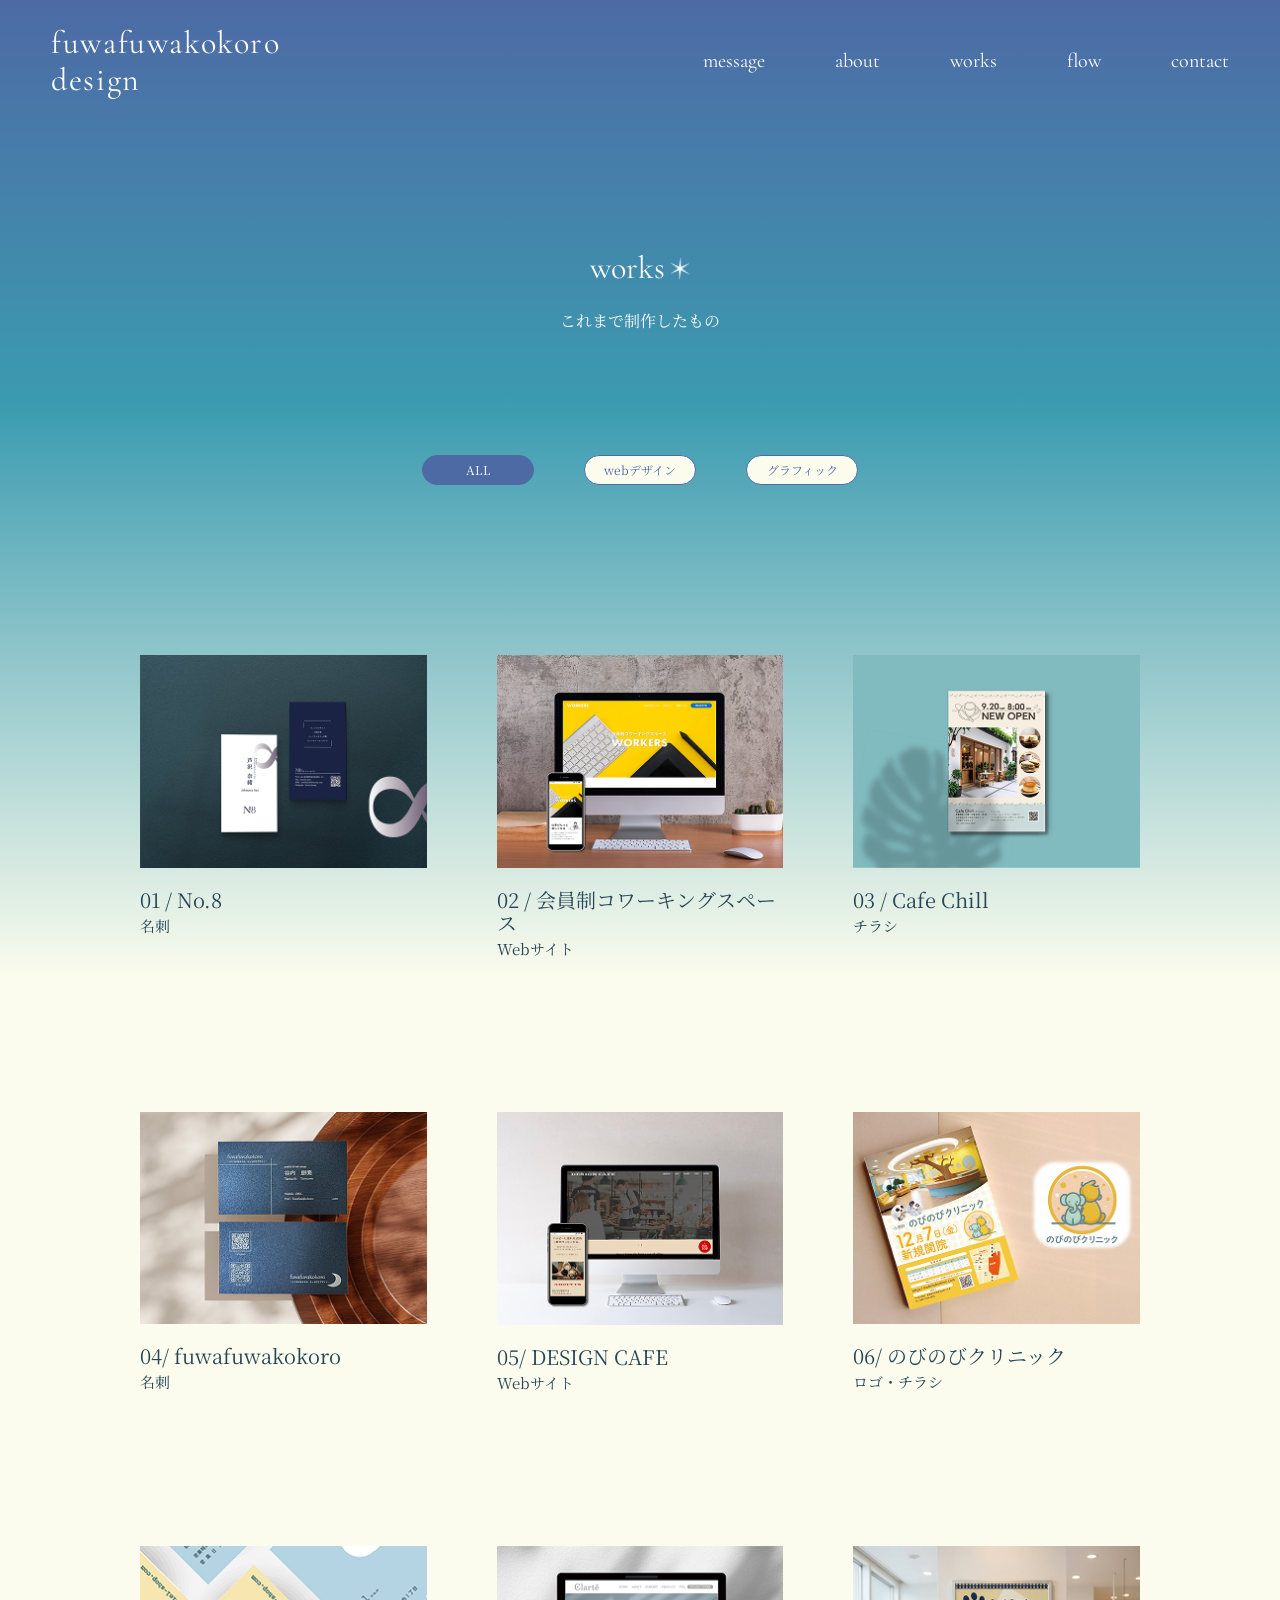
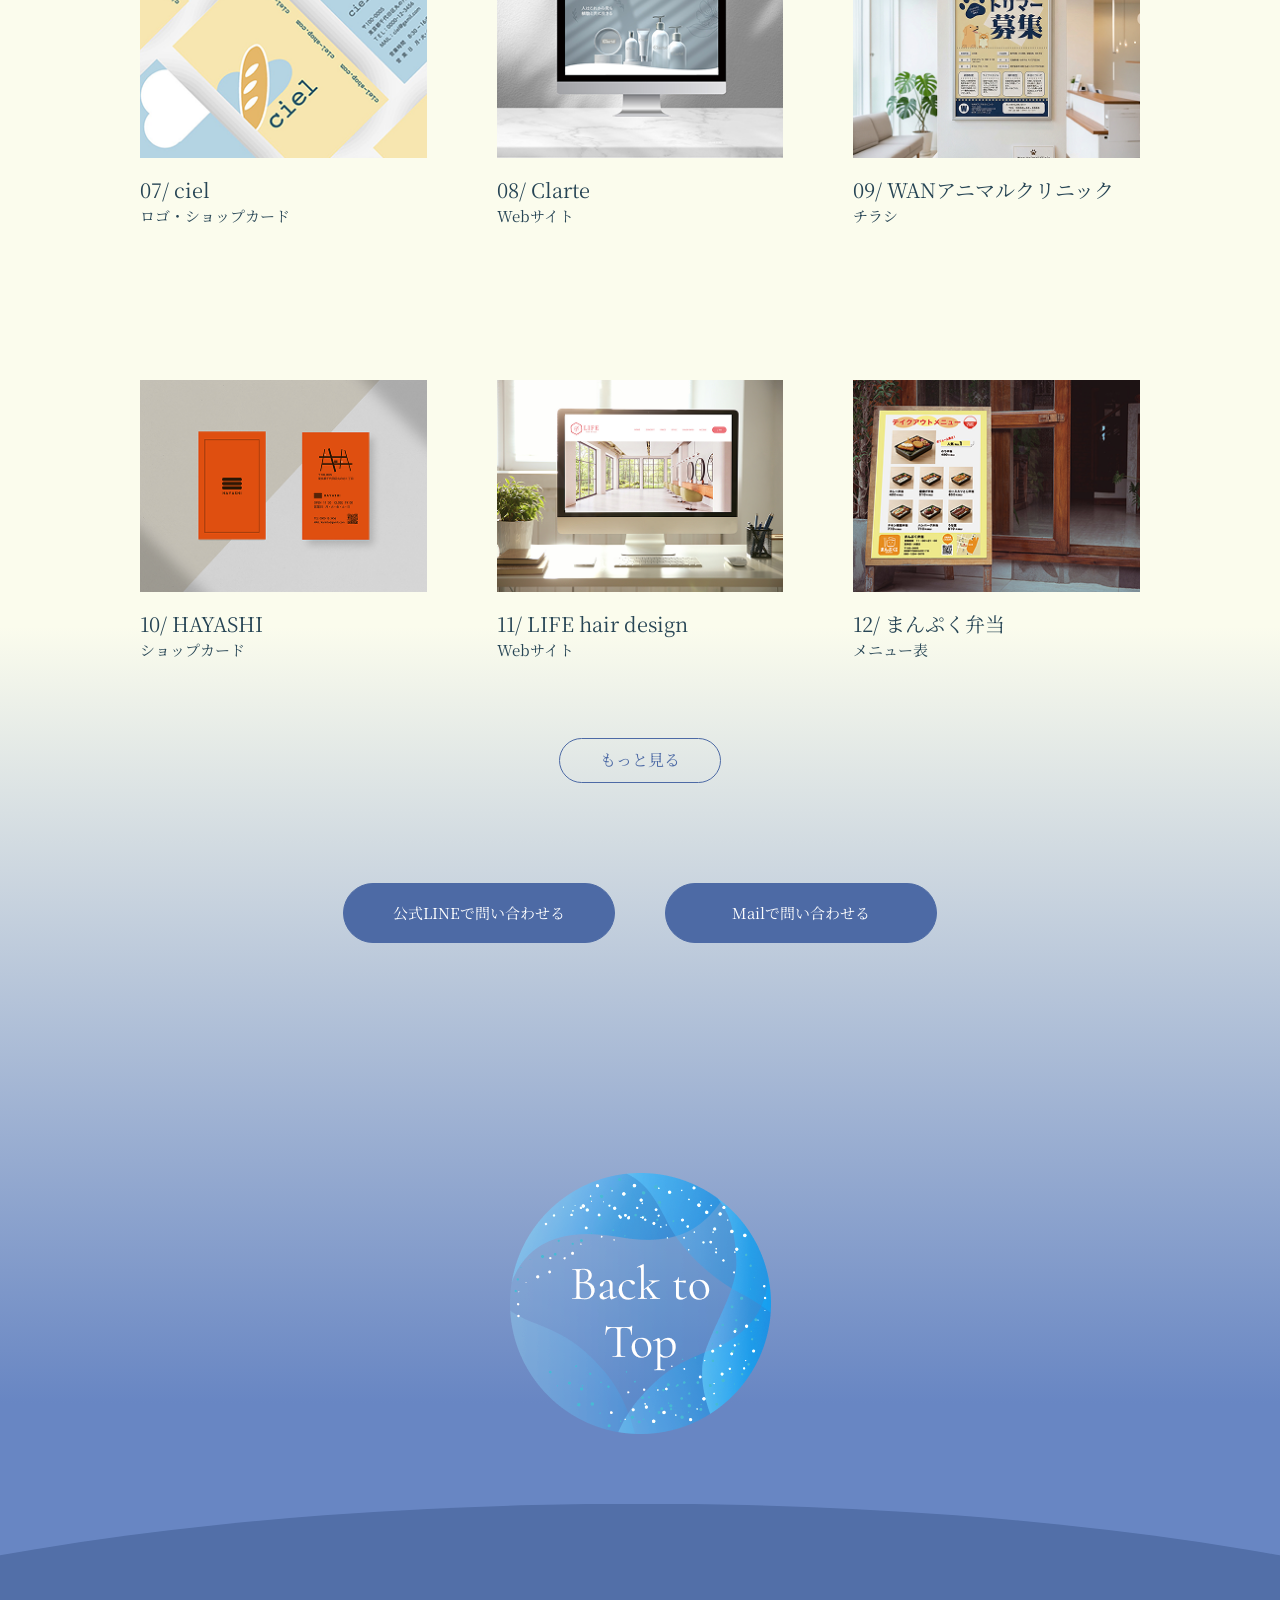
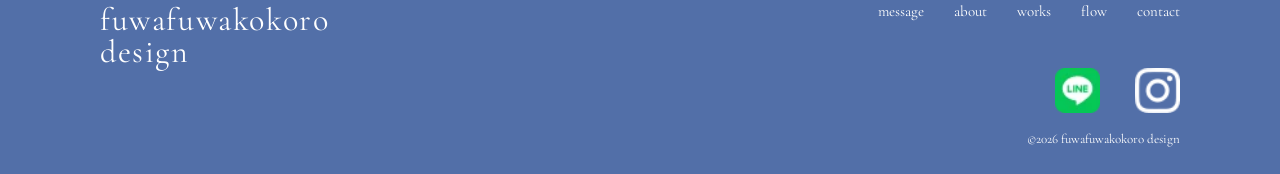
==== all-work.html @ 903d431b "Update all-work.html" ====
<!DOCTYPE html>
<html lang="ja">

<head>
    <meta charset="UTF-8">
    <meta name="viewport" content="width=device-width, initial-scale=1.0">
    <title>fuwafuwakokoro design</title>
    <meta name="description" content="fuwafuwakokoroデザインポートフォリオ">
    <!-- フォントの読み込み -->
    <link rel="preconnect" href="https://fonts.googleapis.com">
    <link rel="preconnect" href="https://fonts.gstatic.com" crossorigin>
    <link
        href="https://fonts.googleapis.com/css2?family=Cormorant+Garamond:ital,wght@0,300..700;1,300..700&family=Noto+Serif+JP:wght@200..900&display=swap"
        rel="stylesheet">
    <!-- cssの読み込み -->
    <link rel="stylesheet" href="CSS/reset.css">
    <link rel="stylesheet" href="CSS/style.css">
    <link rel="icon" href="./images/favicon.ico">




</head>

<body class="all-work-page">



    <header id="header">


        <h1 class="logo"><a href="index.html">
                <p>fuwafuwakokoro <br>design</p>
            </a>
        </h1>
        <nav class="header-nav">

            <ul>
                <li><a href="index.html#message">message</a></li>
                <li><a href="index.html#about">about</a></li>
                <li><a href="index.html#works">works</a></li>
                <li><a href="index.html#flow">flow</a></li>
                <li><a href="index.html#contact">contact</a></li>
            </ul>

        </nav>
        <div class="hamburger">
            <span></span>
        </div>
        <nav class="sp-menu">
            <ul>
                <li><a href="index.html#message">message</a></li>
                <li><a href="index.html#about">about</a></li>
                <li><a href="index.html#works">works</a></li>
                <li><a href="index.html#flow">flow</a></li>
                <li><a href="index.html#contact">contact</a></li>
            </ul>

        </nav>


    </header>

    <section id="works">
        <!-- タイトル -->
        <div class="title-wrap-works">
            <h2 class="work-title-text">works</h2>
            <img src="images/title-star.png" alt="">

        </div>
        <p class="work-sub-title2">これまで制作したもの</p>





        <div class="works-filter">
            <button class="filter-btn all active" data-filter="all">ALL</button>
            <button class="filter-btn" data-filter="web">webデザイン</button>
            <button class="filter-btn " data-filter="graphic">グラフィック</button>
        </div>

        <div class="graphic-grid">

            <div class="graphic-card" data-category="graphic">
                <img src="images/work01.png" alt="作品01">
                <div class="graphic-info">
                    <p class="graphic-num">01 / No.8</p>
                    <p class="graphic-title">名刺</p>
                </div>
            </div>

            <div class="graphic-card" data-category="web">
                <img src="images/work02.png" alt="作品02">
                <div class="graphic-info">
                    <p class="graphic-num">02 / 会員制コワーキングスペース</p>
                    <p class="graphic-title">Webサイト</p>
                </div>
            </div>

            <div class="graphic-card" data-category="graphic">
                <img src="images/work03.png" alt="作品03">
                <div class="graphic-info">
                    <p class="graphic-num">03 / Cafe Chill</p>
                    <p class="graphic-title">チラシ</p>
                </div>
            </div>
            <div class="graphic-card" data-category="graphic">
                <img src="images/work04.png" alt="作品04">
                <div class="graphic-info">
                    <p class="graphic-num">04/ fuwafuwakokoro</p>
                    <p class="graphic-title">名刺</p>
                </div>
            </div>

            <div class="graphic-card" data-category="web">
                <img src="images/work05.png" alt="作品05">
                <div class="graphic-info">
                    <p class="graphic-num">05/ DESIGN CAFE</p>
                    <p class="graphic-title">Webサイト</p>
                </div>
            </div>

            <div class="graphic-card" data-category="graphic">
                <img src="images/work06.png" alt="作品06">
                <div class="graphic-info">
                    <p class="graphic-num">06/ のびのびクリニック</p>
                    <p class="graphic-title">ロゴ・チラシ</p>
                </div>
            </div>
            <div class="graphic-card" data-category="graphic">
                <img src="images/work07.png" alt="作品07">
                <div class="graphic-info">
                    <p class="graphic-num">07/ ciel</p>
                    <p class="graphic-title">ロゴ・ショップカード</p>
                </div>
            </div>

            <div class="graphic-card" data-category="web">
                <img src="images/work08.png" alt="作品08">
                <div class="graphic-info">
                    <p class="graphic-num">08/ Clarte</p>
                    <p class="graphic-title">Webサイト</p>
                </div>
            </div>

            <div class="graphic-card" data-category="graphic">
                <img src="images/work09.png" alt="作品09">
                <div class="graphic-info">
                    <p class="graphic-num">09/ WANアニマルクリニック</p>
                    <p class="graphic-title">チラシ</p>
                </div>
            </div>
            <div class="graphic-card" data-category="graphic">
                <img src="images/work10.png" alt="作品10">
                <div class="graphic-info">
                    <p class="graphic-num">10/ HAYASHI</p>
                    <p class="graphic-title">ショップカード</p>
                </div>
            </div>

            <div class="graphic-card" data-category="web">
                <img src="images/work11.png" alt="作品11">
                <div class="graphic-info">
                    <p class="graphic-num">11/ LIFE hair design</p>
                    <p class="graphic-title">Webサイト</p>
                </div>
            </div>

            <div class="graphic-card" data-category="graphic">
                <img src="images/work12.png" alt="作品12">
                <div class="graphic-info">
                    <p class="graphic-num">12/ まんぷく弁当</p>
                    <p class="graphic-title">メニュー表</p>
                </div>
            </div>

            <div class="graphic-card hidden-card" data-category="graphic">
                <img src="images/work13.png" alt="作品13">
                <div class="graphic-info">
                    <p class="graphic-num">13/ さくら</p>
                    <p class="graphic-title">ロゴ・名刺</p>
                </div>
            </div>
            <div class="graphic-card hidden-card" data-category="web">
                <img src="images/work14.png" alt="作品15">
                <div class="graphic-info">
                    <p class="graphic-num">14/ Ice Creamショップ</p>
                    <p class="graphic-title">バナー</p>
                </div>
            </div>



            <div class="graphic-card hidden-card" data-category="graphic">
                <img src="images/work15.png" alt="作品15">
                <div class="graphic-info">
                    <p class="graphic-num">15/ 山の手アニマルケアクリニック</p>
                    <p class="graphic-title">ロゴ・診察券</p>
                </div>
            </div>
            <div class="graphic-card hidden-card" data-category="graphic">
                <img src="images/work16.png" alt="作品16">
                <div class="graphic-info">
                    <p class="graphic-num">16/ Run With</p>
                    <p class="graphic-title">ロゴ・ポイントカード</p>
                </div>
            </div>

            <div class="graphic-card hidden-card" data-category="web">
                <img src="images/work17.png" alt="作品17">
                <div class="graphic-info">
                    <p class="graphic-num">17 / ハンバーガーショップ</p>
                    <p class="graphic-title">バナー</p>
                </div>
            </div>

            <div class="graphic-card hidden-card" data-category="graphic">
                <img src="images/work18.png" alt="作品18">
                <div class="graphic-info">
                    <p class="graphic-num">18/ pet salon molne</p>
                    <p class="graphic-title">ロゴ</p>
                </div>
            </div>
            <div class="graphic-card hidden-card" data-category="web">
                <img src="images/work19.png" alt="作品19">
                <div class="graphic-info">
                    <p class="graphic-num">19/ fuwafuwakokoro</p>
                    <p class="graphic-title">サイトデザイン・コーディング</p>
                </div>
            </div>
            <!-- 必要な数だけ複製して追加 -->
        </div>
    </section>

    <div class="more-btn-wrap">

        <!-- もっと見るボタン -->
        <button id="moreBtn" class="more-btn">もっと見る</button>

        <!-- LINE / メールボタン（コード版） -->
        <div class="contact-btn2">
            <a href="https://lin.ee/VAMANF5" target="_blank" rel="noopener noreferrer" class="btn-line">
                公式LINEで問い合わせる
            </a>

            <a href="mailto:fuwafuwakokoro.design@gmail.com" class="btn-mail">
                Mailで問い合わせる
            </a>
        </div>

    </div>












    <section class="to-top">
        <a href="#" onclick="window.scrollTo({ top: 0, behavior: 'smooth' });">
            <img src="images/Back-to-Top.png" alt="トップへ戻る">
        </a>
    </section>

    <footer class="footer">
        <div class="footer_inner">
            <div class="footer_logo"><a href="index.html">
                    fuwafuwakokoro<br>
                    design
                </a>
            </div>

            <nav class="footer_nav">
                <a href="index.html#message">message</a>
                <a href="index.html#about">about</a>
                <a href="index.html#works">works</a>
                <a href="index.html#flow">flow</a>
                <a href="index.html#contact">contact</a>
            </nav>


            <div class="footer_bottom">
                <div class="footer_sns">
                    <a href="https://lin.ee/VAMANF5" target="_blank" rel="noopener noreferrer"><img
                            src="images/line_logo.webp" alt="line"></a>
                    <a href="https://www.instagram.com/fuwafuwakokoro_design/" target="_blank"
                        rel="noopener noreferrer"><img src="images/instagram_glyph_white_1.webp" alt="instagram"></a>
                </div>

                <small>©2026 fuwafuwakokoro design</small>
            </div>
        </div>

    </footer>
    <!-- ================================
        ★ モーダル（作品クリックで表示）
        ※ src="" は「JSで後から入れるため」
    =================================== -->
    <div id="modal" class="modal">
        <div class="modal-content">
            <span class="modal-close">&times;</span>
            <img id="modal-img" src="" alt="">
            <p id="modal-text"></p>
        </div>
    </div>

    <script src="common.js"></script>
    <script src="page.js"></script>
</body>
</body>

</html>
---- CSS/style.css ----
@charset "UTF-8";

/* ==========================================
   1. 基本設定（全ページ共通）
========================================== */
html,
body {
    overflow-x: hidden;
    width: 100%;
    font-family: "Noto Serif JP", serif;
    color: #ffffff;
    position: relative;
    background-image: linear-gradient(
        180deg,
        rgba(77, 106, 165, 1),
        rgba(99, 128, 185, 1) 23%,
        rgba(59, 155, 176, 0.7) 32%,
        rgba(99, 128, 185, 0.5) 40%,
        rgba(251, 252, 237, 1) 55% 78%,
        rgba(104, 134, 195, 0.7) 87%,
        rgba(77, 106, 165, 1) 110%
    );
}
#message,
#about,
#works {
    scroll-margin-top: -300px;
}
#flow,
#contact {
    scroll-margin-top: 120px;
    position: relative;
    margin-top: 250px;
}
h2 {
    font-size: 32px;
    font-family: "Cormorant Garamond", serif;
}

/* ==========================================
   2. 共通パーツ（ヘッダー / フッター / ボタン）
========================================== */

/* --- ヘッダー --- */
#header {
    display: flex;
    justify-content: space-between;
    align-items: center;
    position: fixed;
    top: 0;
    width: 100%;
    padding: 25px 4%;
    box-sizing: border-box;
    color: #ffffff;
    font-family: "Cormorant Garamond", serif;
    z-index: 9999;
}

.logo {
    font-size: 32px;
    letter-spacing: 0.05em;
    width: 228px;
}

.header-nav {
    margin-left: auto;
}

.header-nav ul {
    display: flex;
    gap: 70px;
    font-size: 20px;
}

.header-nav.after-works a,
.logo.after-works {
    color: #4d6aa5;
}

.header-nav.back-white a,
.logo.back-white p {
    color: #fff;
}

.sp-menu,
.hamburger {
    display: none;
}

/* --- コンタクトボタン ＆ Topへ戻る --- */
.contact-btn {
    display: flex;
    margin: 100px auto 230px;
    gap: 50px;
    justify-content: center;
}
/* 共通ボタンデザイン */
.contact-btn a {
    display: inline-flex;
    justify-content: center;
    align-items: center;
    box-sizing: border-box;
    width: 272px;
    height: 60px;
    padding: 0 20px;
    border-radius: 100px;
    font-size: 15px;
    color: #ffffff;
    border: 1px solid #4d6aa5;
    background-color: #4d6aa5;
    text-decoration: none;
    transition: all 0.3s ease;
}
/* LINEボタン */
.btn-line {
    border-color: #4d6aa5;
    background-color: #4d6aa5;
}
.btn-line:hover {
    background-color: rgba(251, 252, 237, 1);
    color: #4d6aa5;
}

/* メールボタン */
.btn-mail {
    border-color: #4d6aa5;
    background-color: #4d6aa5;
}
.btn-mail:hover {
    background-color: rgba(251, 252, 237, 1);
    color: #4d6aa5;
}

.to-top {
    width: 100%;
    text-align: center;
    margin-bottom: 70px;
}

.to-top img {
    filter: brightness(120%);
}

/* --- フッター --- */
.footer {
    position: relative;
    height: 270px;
    background: #526fa8;
    color: #fff;
    clip-path: ellipse(85% 100% at 50% 100%);
}

.footer_inner {
    position: relative;
    z-index: 1;
    width: min(1080px, calc(100% - 80px));
    height: 100%;
    margin: 0 auto;
    padding: 100px 0 30px;
    display: flex;
    flex-direction: column;
}

.footer_logo {
    font-family: "Cormorant Garamond", serif;
    font-size: 32px;
    line-height: 1;
    letter-spacing: 0.05em;
    color: #fff;
}

.footer_nav {
    position: absolute;
    top: 100px;
    right: 0;
    font-family: "Cormorant Garamond", serif;
    display: flex;
    align-items: center;
    gap: 30px;
}

.footer_nav a {
    text-decoration: none;
    font-family: "Cormorant Garamond", serif;
    font-size: 15px;
    line-height: 1;
}

.footer_bottom {
    margin-top: auto;
    display: flex;
    flex-direction: column;
    align-items: flex-end;
    gap: 20px;
}

.footer_sns {
    display: flex;
    align-items: center;
    gap: 35px;
}

.footer_sns img {
    display: block;
    width: 45px;
    height: 45px;
    object-fit: contain;
}

.footer_bottom small {
    font-family: "Cormorant Garamond", serif;
    font-size: 13px;
    line-height: 1;
    white-space: nowrap;
}

/* ==========================================
   3. index.html 専用スタイル (PC表示時)
========================================== */

/* --- Hero (FV) --- */
#hero {
    width: 100%;
    height: 100vh;
    min-height: 600px;
}

.main-visual {
    position: relative;
    width: 100%;
    height: 100vh;
    overflow: hidden;
}

/* --- 月のアニメーション（PC基準位置） --- */
.fv-moon {
    position: absolute;
    width: 30vw;
    height: auto;
    top: 60%;
    left: 55%;
    z-index: 5;
    transform: translate(-50%, -50%);
    opacity: 0;
    filter: blur(22px);
    animation: moonFadeIn 1.8s ease-out forwards;
    animation-delay: 0.4s;
}

@keyframes moonFadeIn {
    0% {
        opacity: 0;
        filter: blur(25px);
        transform: translate(-50%, -50%) scale(1.05);
    }
    100% {
        opacity: 1;
        filter: blur(0);
        transform: translate(-50%, -50%) scale(1);
    }
}

/* --- 全体配置（PC基準位置） --- */
.catch-wrap {
    position: absolute;
    top: 42%;
    left: 30%;
    z-index: 4;
    display: flex;
    flex-direction: column;
    gap: 12px;
}

/* --- 共通タイピング設定 --- */
.catch {
    font-size: 32px;
    line-height: 1.4;
    color: #ffffff;
    white-space: nowrap;
    overflow: hidden;
    width: 0;
    margin: 0;
}

/* ==========================================
   タイピング時間・タイミングの制御
========================================== */

/* 1行目（例：8文字） */
.line1 {
    animation: typingLine1 1.2s forwards;
    animation-delay: 0.3s;
}

/* 2行目（例：11文字） */
.line2 {
    animation: typingLine2 1.65s forwards;
    animation-delay: 1s;
}

/* ==========================================
   文字数（em）に応じたアニメーション定義
========================================== */

@keyframes typingLine1 {
    from {
        width: 0;
    }
    to {
        width: 8em;
    }
}

@keyframes typingLine2 {
    from {
        width: 0;
    }
    to {
        width: 11em;
    }
}

/* 星空・流れ星アニメーション */
.fv-stars {
    position: absolute;
    top: 0;
    left: 0;
    width: 100%;
    height: 100%;
    overflow: hidden;
    pointer-events: none;
    z-index: 1;
}

.star {
    position: absolute;
    display: block;
    background-color: #fff;
    border-radius: 50%;
    box-shadow: 0 0 4px 2px rgba(255, 255, 255, 0.2);
    opacity: 0;
    animation: twinkle 5s infinite;
}

@keyframes twinkle {
    0% {
        opacity: 0;
    }
    50% {
        transform: scale(1.1);
        opacity: 1;
    }
    100% {
        opacity: 0;
        transform: scale(1);
    }
}

.fv-shooting-layer {
    position: absolute;
    top: 0;
    left: 0;
    width: 100%;
    height: 100%;
    pointer-events: none;
    z-index: 2;
}

.shooting-star {
    position: absolute;
    width: 140px;
    height: 3px;
    background: linear-gradient(45deg, #ffffff, rgba(255, 255, 255, 0));
    filter: drop-shadow(0 0 6px #ffffff);
    border-radius: 50%;
    animation: fall 1s linear forwards;
}

@keyframes fall {
    0% {
        transform: translate(0, 0) rotate(var(--rotate));
        opacity: 1;
    }
    100% {
        transform: translate(var(--moveX), var(--moveY)) rotate(var(--rotate));
        opacity: 0;
    }
}

/* 背景雲・月 */
.cloud-set {
    position: relative;
    width: 100%;

    pointer-events: none;
    transition: opacity 0.4s ease;
}

.cloud {
    width: 100%;
    height: auto;
    display: block;
}

.cloud-space {
    height: 500px; /* 雲の高さに合わせる */
}

.cloud1 {
    opacity: 0.9;
    mask-image: linear-gradient(to bottom, black 60%, transparent 100%);
    -webkit-mask-image: linear-gradient(to bottom, black 60%, transparent 100%);
}

.cloud2,
.cloud3 {
    opacity: 0.9;
    mask-image: linear-gradient(to bottom, black 60%, transparent 100%);
    -webkit-mask-image: linear-gradient(to bottom, black 90%, transparent 100%);
}

.cloud-hidden {
    opacity: 0;
    pointer-events: none;
    transition: opacity 0.4s ease;
}
.cloud-set1,
.cloud-set2,
.cloud-set3 {
    position: absolute;
    width: 100%;
    left: 0;
}

.cloud-fixed {
    position: fixed !important;
    left: 0;
    width: 100%;
    pointer-events: none;
}

.moon2 {
    position: absolute;
    width: 14vw;
    right: 10%;
    top: -30px;
    z-index: 5;
}
.cloud-fixed {
    position: fixed;
    left: 0;
    width: 100%;
    pointer-events: none;
}

/* --- 各セクション --- */
#message,
#about,
#works {
    position: relative;
    z-index: 10;
    width: 100%;
    min-height: 100vh;
    box-sizing: border-box;
}

/* Message */
.text-wrap {
    position: relative;
    display: flex;
    flex-direction: row-reverse;
    justify-content: center;
    gap: 98px;
    align-items: flex-start;
    width: 100%;
    margin: 0 auto 150px;
    /* ▼ ガタつき防止の安全策 */
    min-height: 400px; /* 縦書きテキストが収まる十分な高さを確保 */
    box-sizing: border-box;
}

.text-block {
    font-size: 15px;
    -webkit-writing-mode: vertical-rl;
    writing-mode: vertical-rl;
    line-height: 3.3;
    letter-spacing: 0.125em;
    flex-shrink: 0;
}

.message-star {
    position: absolute;
    top: -80px;
    right: 5%;
    width: 10vw;
    pointer-events: none;
}

/* タイトルスタイル */
.title-wrap {
    display: flex;
    justify-content: center;
    align-items: center;
    gap: 5px;
    width: 100%;
    margin: 0 auto 25px;
}

.title-wrap img,
.title-wrap-work img,
.title-wrap-flow img {
    width: 20px;
    height: auto;
}

.sub-title {
    font-size: 20px;
    margin: 15px auto 0;
    text-align: center;
}
.title-wrap-work {
    color: rgba(77, 106, 165, 0.8);
    display: flex;
    justify-content: center;
    align-items: center;
    gap: 5px;
    width: 100%;
    margin: 0 auto;
}

.title-wrap-flow {
    color: rgba(77, 106, 165, 0.8);
    display: flex;
    justify-content: center;
    align-items: center;
    gap: 5px;
    width: 100%;
    margin: 0 auto;
}

.sub-title2 {
    font-size: 20px;
    margin: 15px auto 50px;
    text-align: center;
    color: rgba(77, 106, 165, 0.8);
}

/* About (PC用) */
.about-content {
    max-width: 1000px;
    margin: 90px auto 250px auto;
    display: flex;
    gap: 110px;
    align-items: flex-start;
    justify-content: center;
}

.about-text {
    max-width: 520px;
    width: 100%;
    font-size: 15px;
    line-height: 2;
    letter-spacing: 0.05em;
}

.name-en {
    font-size: 20px;
    margin-bottom: 10px;
    font-family: "Cormorant Garamond", serif;
}

.name-ja {
    margin-bottom: 40px;
    font-size: 15px;
}

#about .about-photo {
    flex-shrink: 0;
}

.about-photo img {
    display: block;
    height: auto;
}

/* PC/SP 画像切り替え */
.photo-pc {
    display: block !important;
}
.photo-sp {
    display: none !important;
}

/* Works (index.html) */
.works-grid {
    max-width: 1000px;
    margin: 0 auto;
    display: grid;
    grid-template-columns: repeat(auto-fit, minmax(300px, 1fr));
    gap: 180px;
    align-items: start;
}

.work-img {
    margin-top: 70px;
}

.work-item {
    padding: 40px 30px;
    display: flex;
    flex-direction: column;
    align-items: center;
    text-align: left;
}
.work-item-title {
    color: rgba(77, 106, 165, 0.8);
    margin: 30px;
}

.work-text,
.work-text2 {
    color: rgba(77, 106, 165, 0.8);
}

.work-text {
    max-width: 260px;
}

.more {
    display: flex;
    justify-content: center;
    align-items: center;
    gap: 15px;
    width: 100%;
    margin: 60px auto 0;
}

/* Flow */
.flow-wrap {
    max-width: 1000px;
    margin: 0 auto;
    gap: 180px;
}

.flow-step {
    display: flex;
    align-items: center;
    gap: 30px;
    padding: 40px 30px;
    border-radius: 20px;
    width: 100%;
    box-sizing: border-box;
}

.step-number {
    width: 60px;
    height: 60px;
    border-radius: 50%;
    background: rgba(251, 252, 237, 0.8);
    color: rgba(77, 106, 165, 0.8);
    font-size: 20px;
    font-family: "Cormorant Garamond", serif;
    display: flex;
    justify-content: center;
    align-items: center;
    border: 1px solid rgba(77, 106, 165, 0.8);
    flex-shrink: 0;
}

.step-title {
    font-size: 20px;
    font-family: "Noto Serif JP", serif;
    color: rgba(77, 106, 165, 0.8);
}

.step-text {
    font-size: 15px;
    line-height: 1.8;
    letter-spacing: 0.05em;
    color: rgba(77, 106, 165, 0.8);
    padding: 0 40px;
    text-align: left;
}

/* ==========================================
   4. all-work.html 専用スタイル
========================================== */
.all-work-page {
    min-height: 100vh;
    width: 100%;
    background-image: linear-gradient(
        0deg,
        rgba(104, 134, 195, 1) 11%,
        rgba(251, 252, 237, 1) 34% 71%,
        rgba(59, 155, 176, 1) 88%,
        rgba(77, 106, 165, 0.93) 100%
    );
    background-size: cover;
}
.title-wrap-works {
    display: flex;
    justify-content: center;
    align-items: center;
    gap: 5px;
    width: 100%;
    margin: 250px auto 25px;
}

.title-wrap-works img {
    width: 20px;
    height: auto;
}

.work-title-text {
    color: #ffffff;
}

.work-sub-title2 {
    color: #ffffff;
    margin: 15px auto 45px;
    text-align: center;
}

.works-filter {
    display: flex;
    justify-content: center;
    gap: 50px;
    margin-bottom: 170px;
    margin-top: 125px;
}

.filter-btn {
    width: 112px;
    height: 30px;
    padding: 0;
    border-radius: 30px;
    border: 1px solid rgba(77, 106, 165, 1);
    font-size: 12px;
    font-family: "Noto Serif JP", serif;
    background: rgba(251, 252, 237, 1);
    color: rgba(77, 106, 165, 1);
    cursor: pointer;
    transition: 0.3s ease;
    display: flex;
    justify-content: center;
    align-items: center;
}

.filter-btn:hover {
    background: rgba(77, 106, 165, 0.25);
}

.filter-btn.active {
    background: rgba(77, 106, 165, 1);
    color: rgba(251, 252, 237, 1);
}

.graphic-grid {
    max-width: 1000px;
    margin: 0 auto;
    display: grid;
    grid-template-columns: repeat(auto-fit, minmax(280px, 1fr));
    column-gap: 70px;
    row-gap: 155px;
}

.graphic-card {
    text-align: left;
    transition: 0.3s ease;
}

.graphic-card img {
    width: 100%;
    height: auto;
    display: block;
    margin-bottom: 20px;
    transition: 0.3s ease;
}

.graphic-card:hover img {
    filter: brightness(0.85);
}

.graphic-num,
.graphic-title {
    font-size: 20px;
    color: rgba(39, 69, 85, 1);
    font-family: "Noto Serif JP", serif;
}

.graphic-num {
    margin-bottom: 6px;
}

.graphic-title {
    font-size: 15px;
}

.more-btn-wrap {
    text-align: center;
    margin-top: 80px;
    margin-bottom: 120px;
}

.more-btn {
    display: inline-block;
    padding: 12px 40px;
    border-radius: 30px;
    color: rgba(77, 106, 165, 1);
    font-size: 16px;
    font-family: "Noto Serif JP", serif;
    border: 1px solid rgba(77, 106, 165, 1);
    text-decoration: none;
    transition: 0.3s ease;
}

.more-btn:hover {
    background: rgba(77, 106, 165, 1);
    color: rgba(251, 252, 237, 1);
}
.contact-btn2 {
    display: flex;
    margin: 100px auto 230px;
    gap: 50px;
    justify-content: center;
}
.contact-btn2 a {
    display: inline-flex;
    justify-content: center;
    align-items: center;
    box-sizing: border-box;
    width: 272px;
    height: 60px;
    padding: 0 20px;
    border-radius: 100px;
    font-size: 15px;
    color: #ffffff;
    border: 1px solid #4d6aa5;
    background-color: #4d6aa5;
    text-decoration: none;
    transition: all 0.3s ease;
}

.hidden-card {
    display: none;
    opacity: 0;
    transition: opacity 0.6s ease;
}

.hidden-card.show {
    display: block;
    opacity: 1;
}

.modal {
    display: none;
    position: fixed;
    inset: 0;
    background: rgba(244, 247, 247, 0.75);
    backdrop-filter: blur(8px);
    z-index: 9999;
    overflow-y: auto;
}

.modal-content {
    width: 80vw;
    max-width: 1200px;
    margin: 0 auto;
    text-align: center;
    position: relative;
}

.modal-close {
    position: absolute;
    top: 10px;
    right: 10px;
    font-size: 40px;
    color: #274555;
    cursor: pointer;
    z-index: 10000;
}

#modal-img {
    width: 100%;
    height: auto;
    border-radius: 8px;
    box-shadow: 0 6px 18px rgba(0, 0, 0, 0.25);
}

/* ==========================================
   5. レスポンシブ統合（タブレット・スマホ対応）
========================================== */

/* --- 中画面（1100px以下） --- */
@media screen and (max-width: 1100px) {
    html,
    body {
        overflow-x: hidden;
        width: 100%;
        font-family: "Noto Serif JP", serif;
        color: #ffffff;
        position: relative;
        background-image: linear-gradient(
            180deg,
            rgba(77, 106, 165, 1),
            rgba(99, 128, 185, 1) 10%,
            rgba(59, 155, 176, 0.7) 30%,
            rgba(99, 128, 185, 0.5) 40%,
            rgba(251, 252, 237, 1) 53% 80%,
            rgba(104, 134, 195, 0.7) 90%,
            rgba(77, 106, 165, 1) 110%
        );
    }
    .header-nav {
        display: none;
    }

    .logo {
        width: 244px;
    }

    .hamburger {
        display: block;
        height: 25px;
        width: 25px;
        position: absolute;
        top: 30px;
        right: 7%;
        cursor: pointer;
        z-index: 99999;
    }

    .hamburger::before,
    .hamburger::after {
        content: "";
        width: 25px;
        height: 2px;
        background: #fff;
        position: absolute;
        left: 7px;
        transition: 0.3s;
    }

    .hamburger::before {
        top: 35px;
    }
    .hamburger::after {
        bottom: 2px;
    }

    .hamburger.after-works::before,
    .hamburger.after-works::after {
        background: #4d6aa5;
    }

    .hamburger.back-white::before,
    .hamburger.back-white::after {
        background: #ffffff;
    }

    .open::before {
        top: 26px;
        transform: rotate(45deg);
    }

    .open::after {
        top: 26px;
        transform: rotate(135deg);
    }

    .sp-menu {
        display: none;
        position: absolute;
        top: -30px;
        left: 0;
        width: 100%;
        height: 100vh;
        background-image: linear-gradient(
            180deg,
            rgba(85, 113, 169, 0.8) 40%,
            rgba(77, 106, 165, 0.8) 68%,
            rgba(237, 238, 174, 1) 90%
        );
    }

    .sp-menu.active {
        display: block;
    }

    .sp-menu ul {
        height: 100%;
        display: flex;
        flex-direction: column;
        justify-content: center;
        gap: 48px;
    }

    .sp-menu a {
        display: block;
        text-align: center;
        color: #fff;
        font-size: 20px;
    }
    #message,
    #about,
    #works {
        scroll-margin-top: -200px;
    }
    .graphic-grid {
        padding: 50px;
    }

    /* FV調整: PCと同じ配置比率を維持 */
    .fv-moon {
        width: 38vw;
        top: 60%;
        left: 55%;
    }

    .catch-wrap {
        top: 42%;
        left: 15%;
    }
    .catch {
        font-size: 32px;
        line-height: 1.5;
        top: 50%;

        width: 0;
    }
    .cloud-space {
        height: 350px; /* 雲の高さに合わせる */
    }
    /* About (スマホ縦並び) */
    #about .about-content {
        flex-direction: column;
        align-items: center;
        width: 100%;
        gap: 40px;
    }

    /* 写真の親要素を小さくする */
    .about-photo {
        width: 65%; /* ← 70%でもOK。65%が一番バランス良い */
        margin: 0;
        padding: 0;
    }

    /* PC写真は非表示 */
    .photo-pc {
        display: none !important;
    }

    /* スマホ写真を使う */
    .photo-sp {
        display: block !important;
        width: 100%; /* 親の65%にフィット */
        height: auto;
        margin: 0;
        padding: 0;
    }

    /* スマホだけ改行を消す */
    .about-text br {
        display: none;
    }

    .sub-title {
        font-size: 14px;
    }

    .job-title {
        font-size: 14px;
    }
    .name-ja {
        font-size: 14px;
    }

    .about-text {
        width: 90%;
        margin: 0 auto;
        line-height: 1.9;
        text-align: left;
    }

    .profile-block {
        margin-bottom: 1.8em; /* 段落の余白をつける */
        font-size: 14px; /* スマホ向けに少し小さく */
    }
}

/* --- スマホサイズ（768px以下） --- */
@media screen and (max-width: 768px) {
    html,
    body {
        overflow-x: hidden;
        width: 100%;
        font-family: "Noto Serif JP", serif;
        color: #ffffff;
        position: relative;
        background-image: linear-gradient(
            180deg,
            rgba(77, 106, 165, 1),
            rgba(99, 128, 185, 1) 10%,
            rgba(59, 155, 176, 0.7) 25%,
            rgba(99, 128, 185, 0.5) 37%,
            rgba(251, 252, 237, 1) 47% 75%,
            rgba(104, 134, 195, 0.7) 90%,
            rgba(77, 106, 165, 1) 110%
        );
    }
    #message,
    #about,
    #works {
        scroll-margin-top: 0px;
    }

    /* FV調整:  */
    .fv-moon {
        width: 50vw;
        min-width: 200px;
        top: 65%;
        left: 60%;
    }

    .catch-wrap {
        top: 55%;
        left: 15%;
    }

    .catch {
        font-size: 18px;
        line-height: 1.5;
        top: auto;

        width: auto;
    }

    #message {
        min-height: auto;
        padding-bottom: 0;
        overflow: hidden; /* 内部要素の飛び出しによる揺れを防止 */
    }

    /* Message (スマホ横書き) */
    .text-wrap {
        position: relative;
        display: flex;
        flex-direction: column;
        align-items: flex-start;
        width: 80%;
        margin: 150px auto;
        gap: 30px;
    }

    .text-block {
        font-size: 14px;
        -webkit-writing-mode: horizontal-tb;
        writing-mode: horizontal-tb;
        line-height: 2;
        letter-spacing: 0.15em;
        text-align: left;
    }

    .message-star {
        position: absolute;
        top: -100px;
        right: 10px;
        width: 15%;
        height: auto;
        pointer-events: none;
    }
    .title-wrap {
        margin-top: 0;
    }

    .title-wrap-flow {
        margin-top: 150px;
    }
    /* 雲の基本トランジションをゆっくりにする */
    .cloud-set {
        /* 変化の速度を 0.4s から 1s〜1.2s に延ばして滑らかに */
        transition:
            transform 1.2s cubic-bezier(0.25, 1, 0.5, 1),
            opacity 0.8s ease;
    }

    /* スマホ画面に合わせて雲の固定位置・高さを微調整 */
    .cloud-set2 {
        top: 20px; /* PC版の40pxから微調整 */
        height: 120px; /* 画像の縦幅が大きすぎて一気に上がって見えないよう抑える */
    }

    .cloud-set3 {
        top: 60px; /* PC版の120pxから微調整 */
    }

    /* 雲の画像自体の縮小 */
    .cloud {
        width: 120%; /* 少し大きめにして端の切れを防ぐ */
        left: -10%;
    }

    .moon2 {
        position: absolute;
        width: 22vw;
        right: 8%;
    }
    .cloud-space {
        height: 200px;
    }

    .about-text br {
        display: none;
    }

    #about .about-content {
        flex-direction: column;
        align-items: flex-start;
        width: 100%;
        gap: 40px;
        margin: 90px 0;
    }

    #about .about-text {
        width: 90%;
        max-width: none;
        margin: 0 auto;
        text-align: left;
        line-height: 2;
        font-size: 14px;
    }

    .about-photo {
        width: 100%;
        margin: 0;
        padding: 0;
    }
    .job-title,
    .name-ja {
        font-size: 14px;
    }

    .photo-pc {
        display: none !important;
    }
    .photo-sp {
        display: block !important;
        width: 95%;
        margin-left: 0;
    }

    .work-text,
    .work-text2 {
        font-size: 14px;
    }
    .step-text {
        font-size: 14px;
    }

    /* ボタン・フッター・Grid */
    .contact-btn {
        flex-direction: column;
        gap: 50px;
        margin: 150px auto 220px;
        align-items: center;
    }

    .contact-btn a {
        width: 70%;
        max-width: 270px;
        font-size: 14px;
    }

    .contact-btn a img {
        width: 100%;
        height: auto;
        aspect-ratio: 270 / 60;
        object-fit: contain;
    }

    .to-top img {
        width: 140px;
    }

    .footer {
        clip-path: ellipse(100% 100% at 50% 100%);
    }

    .footer_inner {
        width: 100%;
        max-width: 100%;
        padding: 40px 16px;
        display: flex;
        flex-direction: column;
    }

    .footer_logo {
        font-size: 20px;
        margin-top: 100px;
    }

    .footer_nav {
        display: none;
    }

    .footer_sns img {
        width: 35px;
        height: 35px;
        object-fit: contain;
    }

    .works-btn.all,
    .filter-btn.all {
        width: 55px;
    }

    .works-filter {
        gap: 5px;
    }
    .work-item-title {
        font-size: 20px;
    }

    .graphic-grid {
        display: grid;
        grid-template-columns: 1fr;
        justify-items: center;
        width: 100%;
        max-width: 100%;
        padding: 0 50px;
        box-sizing: border-box;
        row-gap: 75px;
    }

    .graphic-card {
        width: 100%;
        max-width: 320px;
        margin: 0 auto;
        text-align: left;
    }

    .graphic-card img {
        width: 100%;
        height: auto;
        margin-bottom: 15px;
    }

    .more-btn-wrap {
        margin-top: 150px;
    }
    .contact-btn2 {
        flex-direction: column;
        gap: 50px;
        margin: 150px auto 220px;
        align-items: center;
    }

    .contact-btn2 a {
        width: 70%;
        max-width: 270px;
    }
    .graphic-num {
        font-size: 18px;
    }
    .graphic-title {
        font-size: 14px;
    }
}
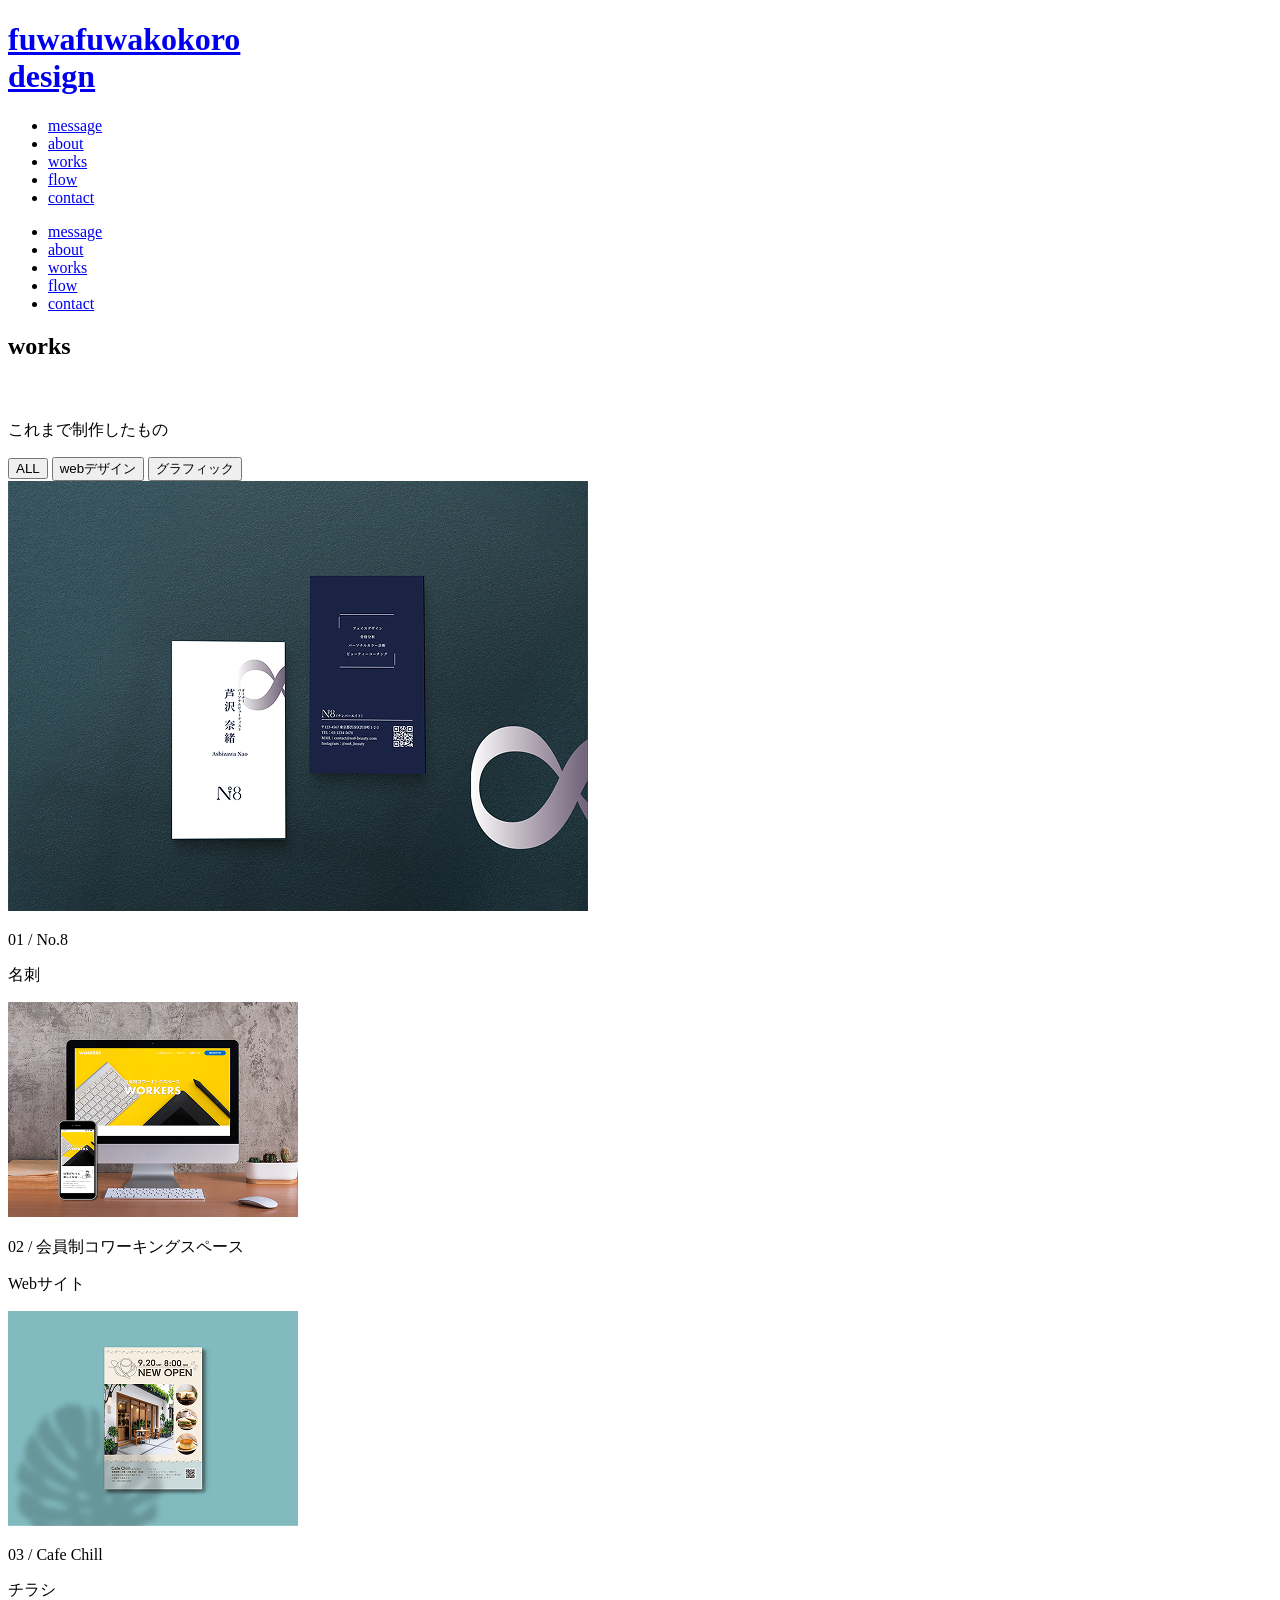
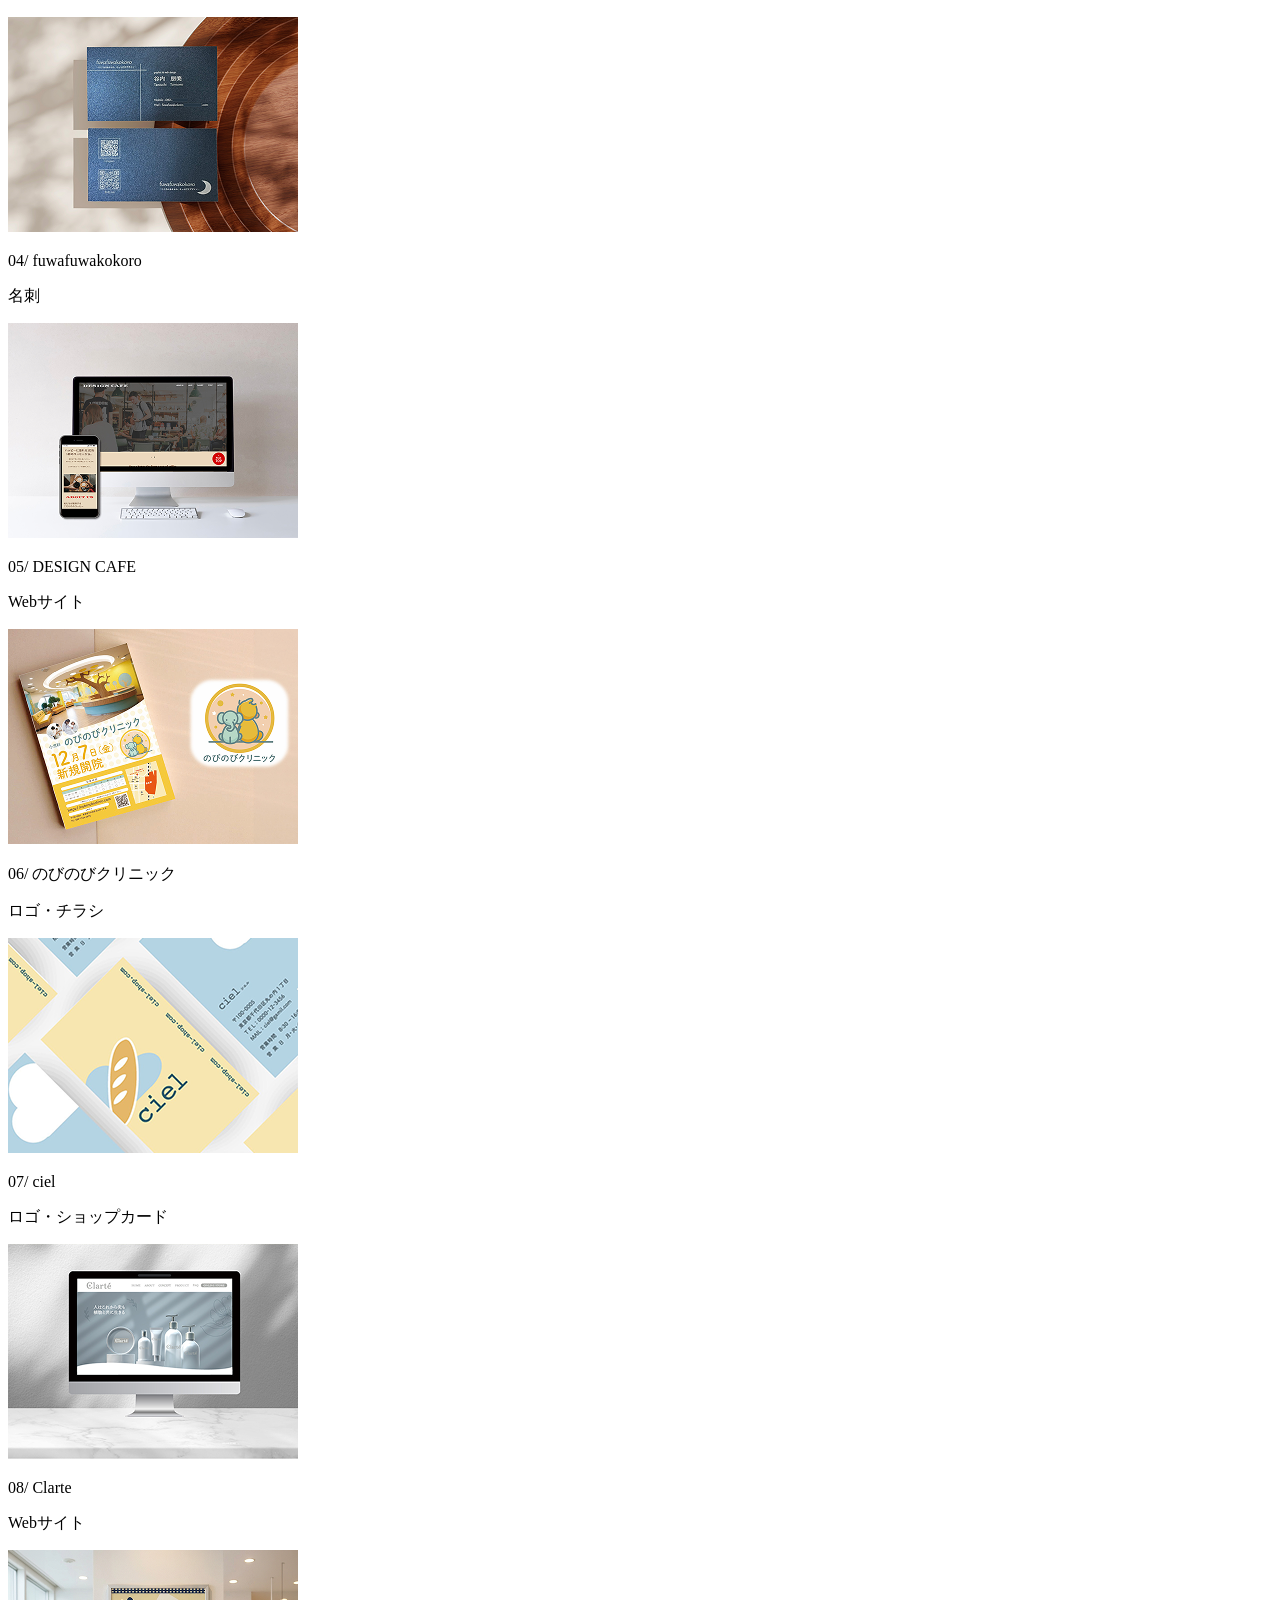
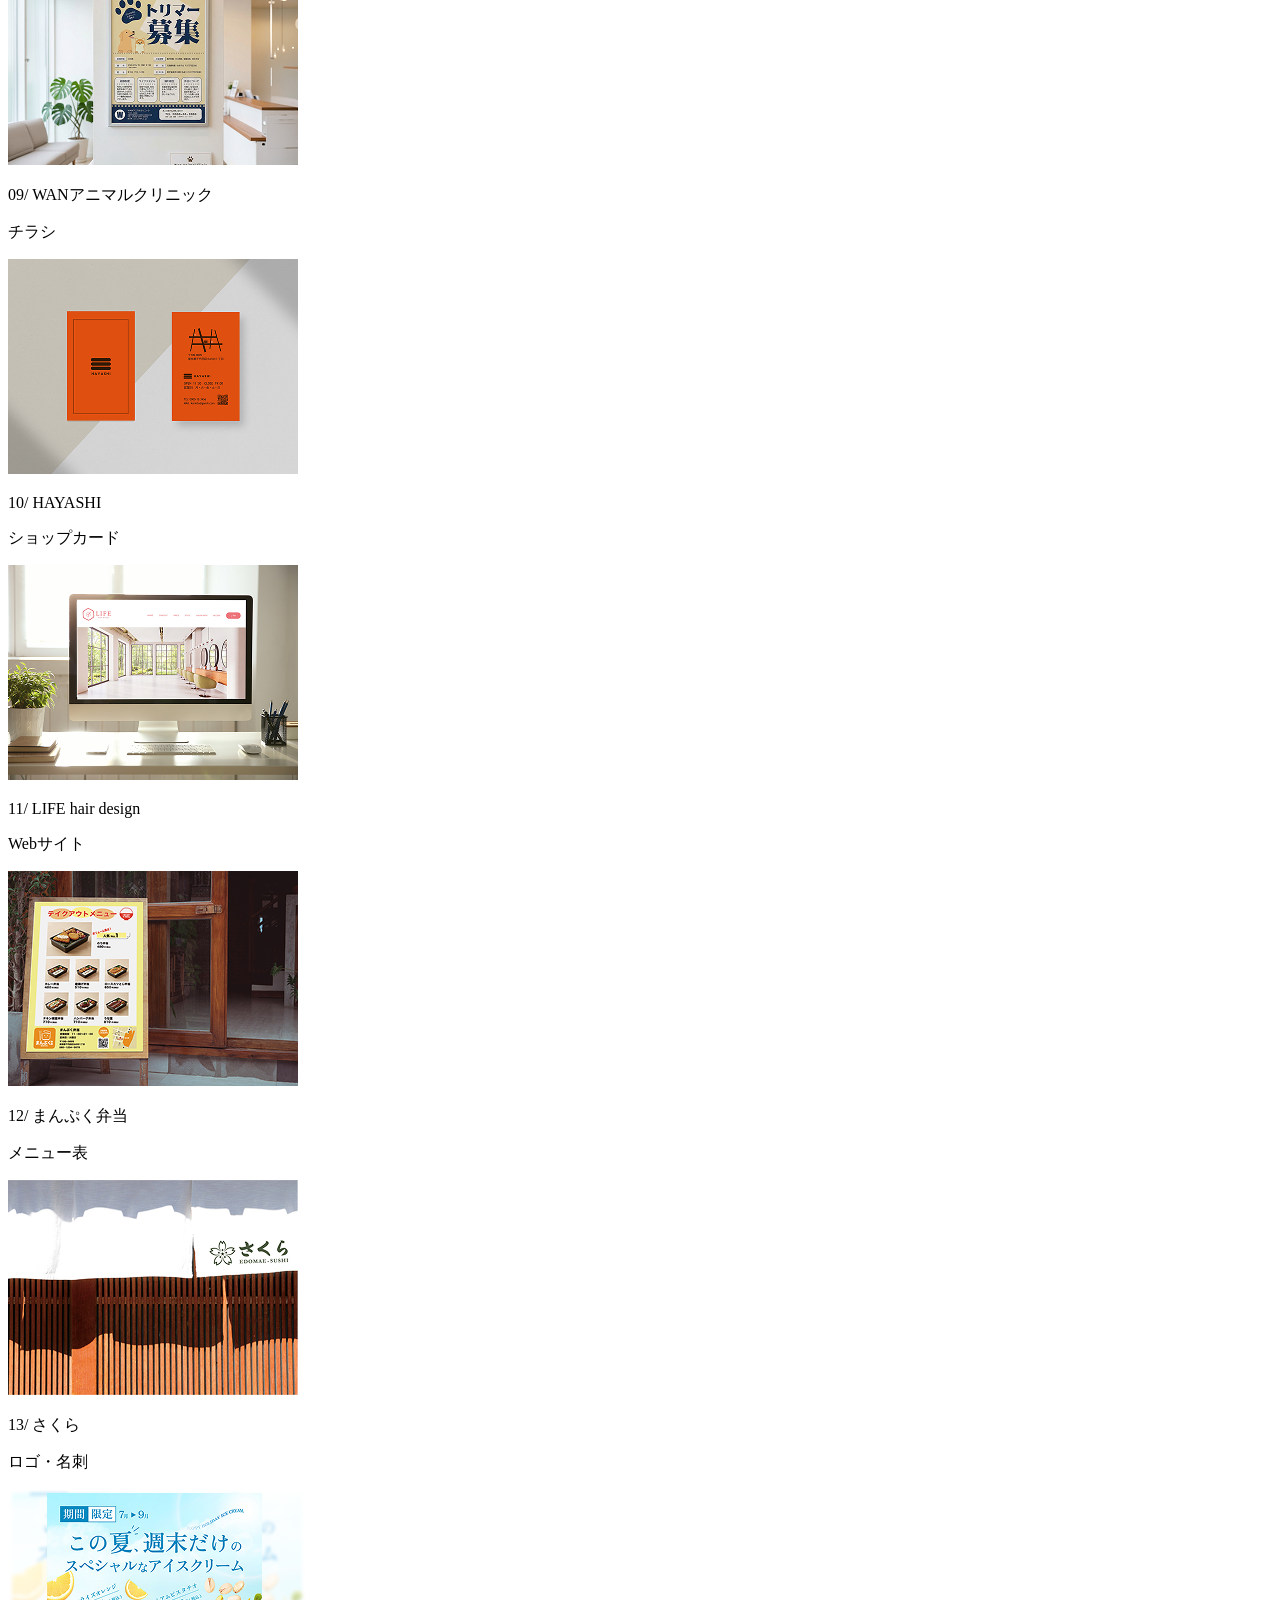
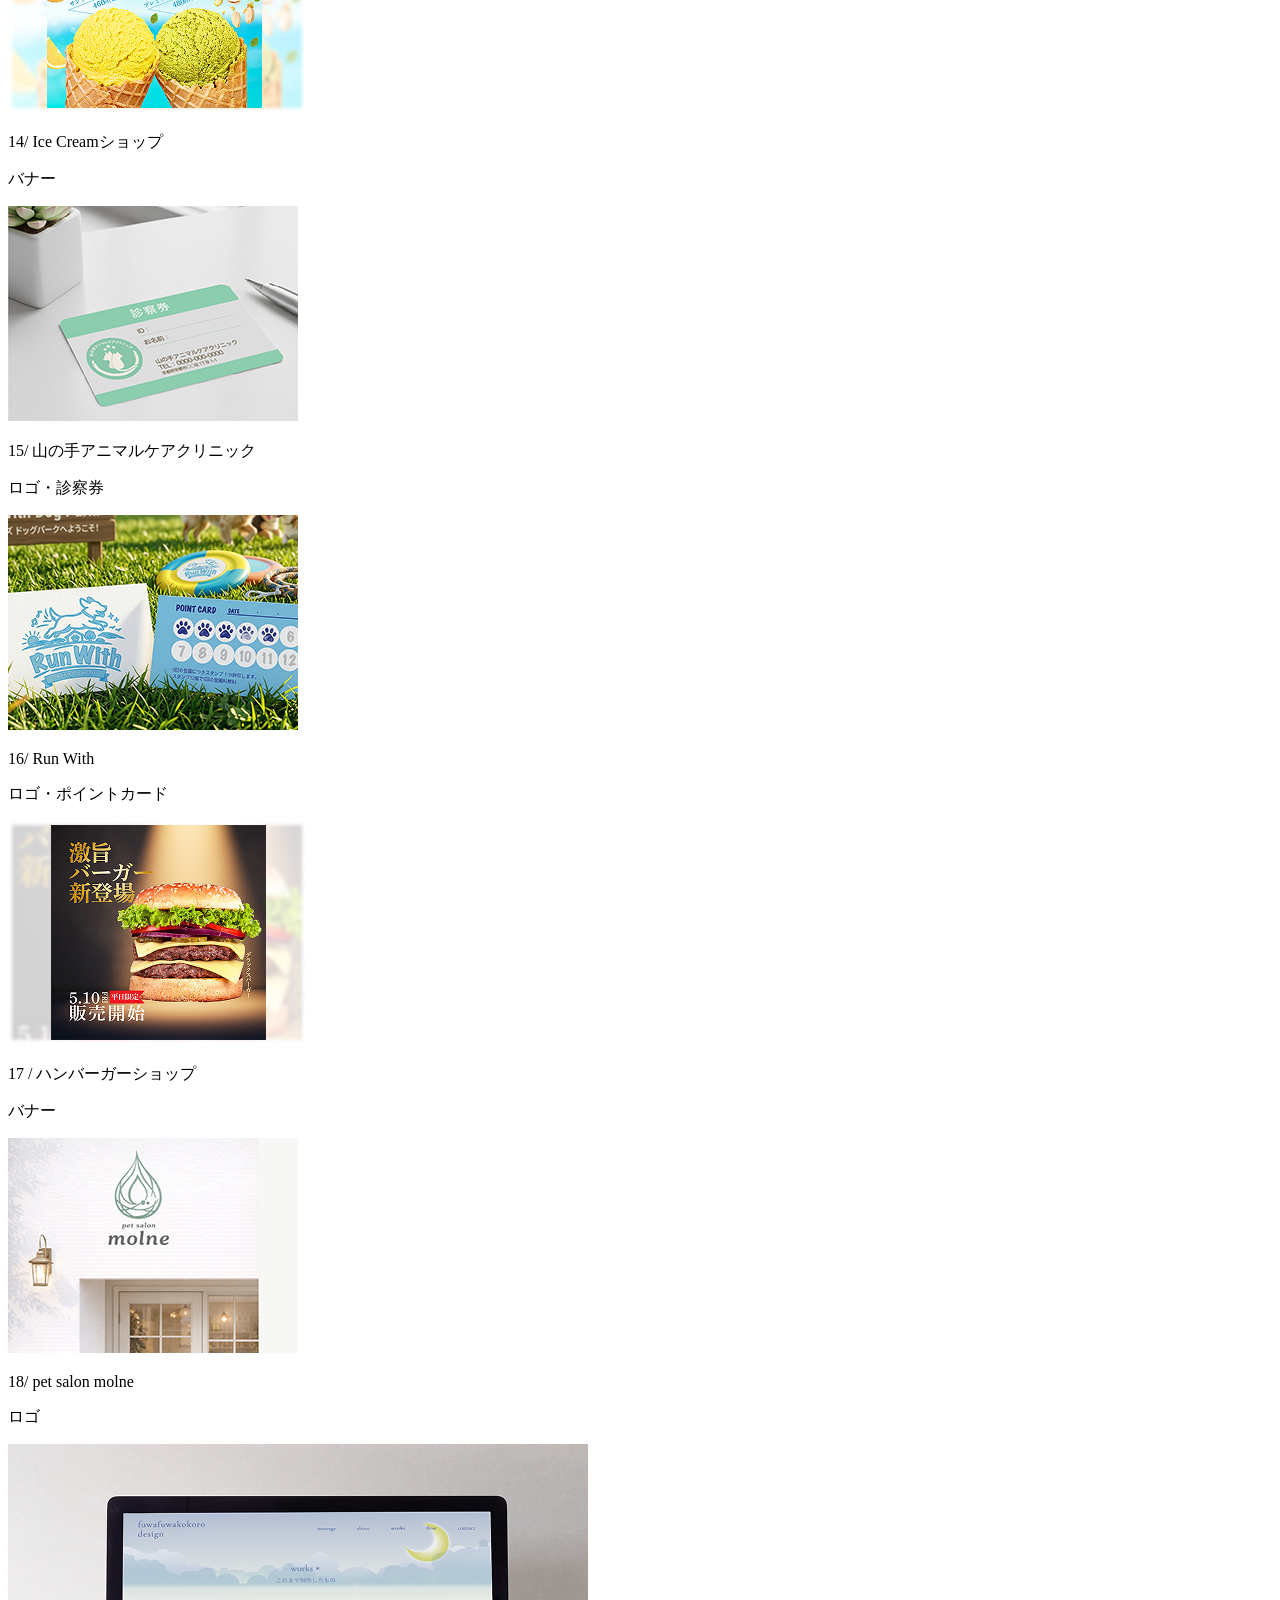
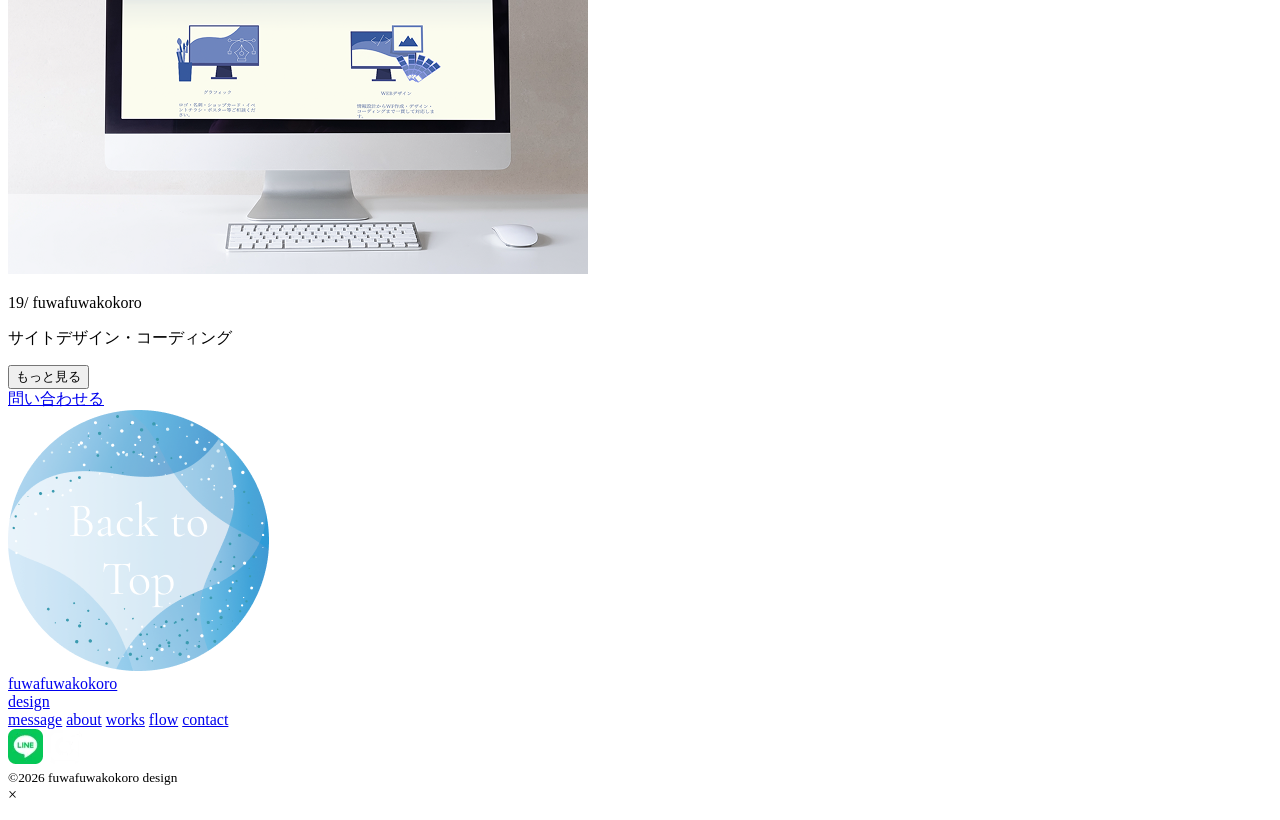
==== commit 92fd326d: "Update all-work.html" ====
--- a/all-work.html
+++ b/all-work.html
@@ -13,8 +13,8 @@
         href="https://fonts.googleapis.com/css2?family=Cormorant+Garamond:ital,wght@0,300..700;1,300..700&family=Noto+Serif+JP:wght@200..900&display=swap"
         rel="stylesheet">
     <!-- cssの読み込み -->
-    <link rel="stylesheet" href="CSS/reset.css">
-    <link rel="stylesheet" href="CSS/style.css">
+    <link rel="stylesheet" href="css/reset.css">
+    <link rel="stylesheet" href="css/style.css">
     <link rel="icon" href="./images/favicon.ico">
 
 
@@ -26,15 +26,16 @@
 
 
 
+
+
+
     <header id="header">
-
-
-        <h1 class="logo"><a href="index.html">
-                <p>fuwafuwakokoro <br>design</p>
+        <h1 class="logo">
+            <a href="index.html">
+                fuwafuwakokoro <br>design
             </a>
         </h1>
         <nav class="header-nav">
-
             <ul>
                 <li><a href="index.html#message">message</a></li>
                 <li><a href="index.html#about">about</a></li>
@@ -42,11 +43,10 @@
                 <li><a href="index.html#flow">flow</a></li>
                 <li><a href="index.html#contact">contact</a></li>
             </ul>
-
         </nav>
-        <div class="hamburger">
-            <span></span>
-        </div>
+
+        <div class="hamburger" aria-label="メニュー開閉" role="button" tabindex="0"></div>
+
         <nav class="sp-menu">
             <ul>
                 <li><a href="index.html#message">message</a></li>
@@ -55,9 +55,7 @@
                 <li><a href="index.html#flow">flow</a></li>
                 <li><a href="index.html#contact">contact</a></li>
             </ul>
-
         </nav>
-
 
     </header>
 
@@ -183,7 +181,7 @@
                 </div>
             </div>
             <div class="graphic-card hidden-card" data-category="web">
-                <img src="images/work14.png" alt="作品15">
+                <img src="images/work14.png" alt="作品14">
                 <div class="graphic-info">
                     <p class="graphic-num">14/ Ice Creamショップ</p>
                     <p class="graphic-title">バナー</p>
@@ -238,15 +236,11 @@
         <!-- もっと見るボタン -->
         <button id="moreBtn" class="more-btn">もっと見る</button>
 
-        <!-- LINE / メールボタン（コード版） -->
+
         <div class="contact-btn2">
-            <a href="https://lin.ee/VAMANF5" target="_blank" rel="noopener noreferrer" class="btn-line">
-                公式LINEで問い合わせる
-            </a>
-
-            <a href="mailto:fuwafuwakokoro.design@gmail.com" class="btn-mail">
-                Mailで問い合わせる
-            </a>
+            <a href="index.html#contact">問い合わせる</a>
+
+
         </div>
 
     </div>
@@ -262,11 +256,12 @@
 
 
 
-    <section class="to-top">
-        <a href="#" onclick="window.scrollTo({ top: 0, behavior: 'smooth' });">
+    <div class="to-top">
+        <a href="#" aria-label="ページトップへ戻る">
             <img src="images/Back-to-Top.png" alt="トップへ戻る">
         </a>
-    </section>
+    </div>
+
 
     <footer class="footer">
         <div class="footer_inner">
@@ -313,6 +308,6 @@
     <script src="common.js"></script>
     <script src="page.js"></script>
 </body>
-</body>
+
 
 </html>
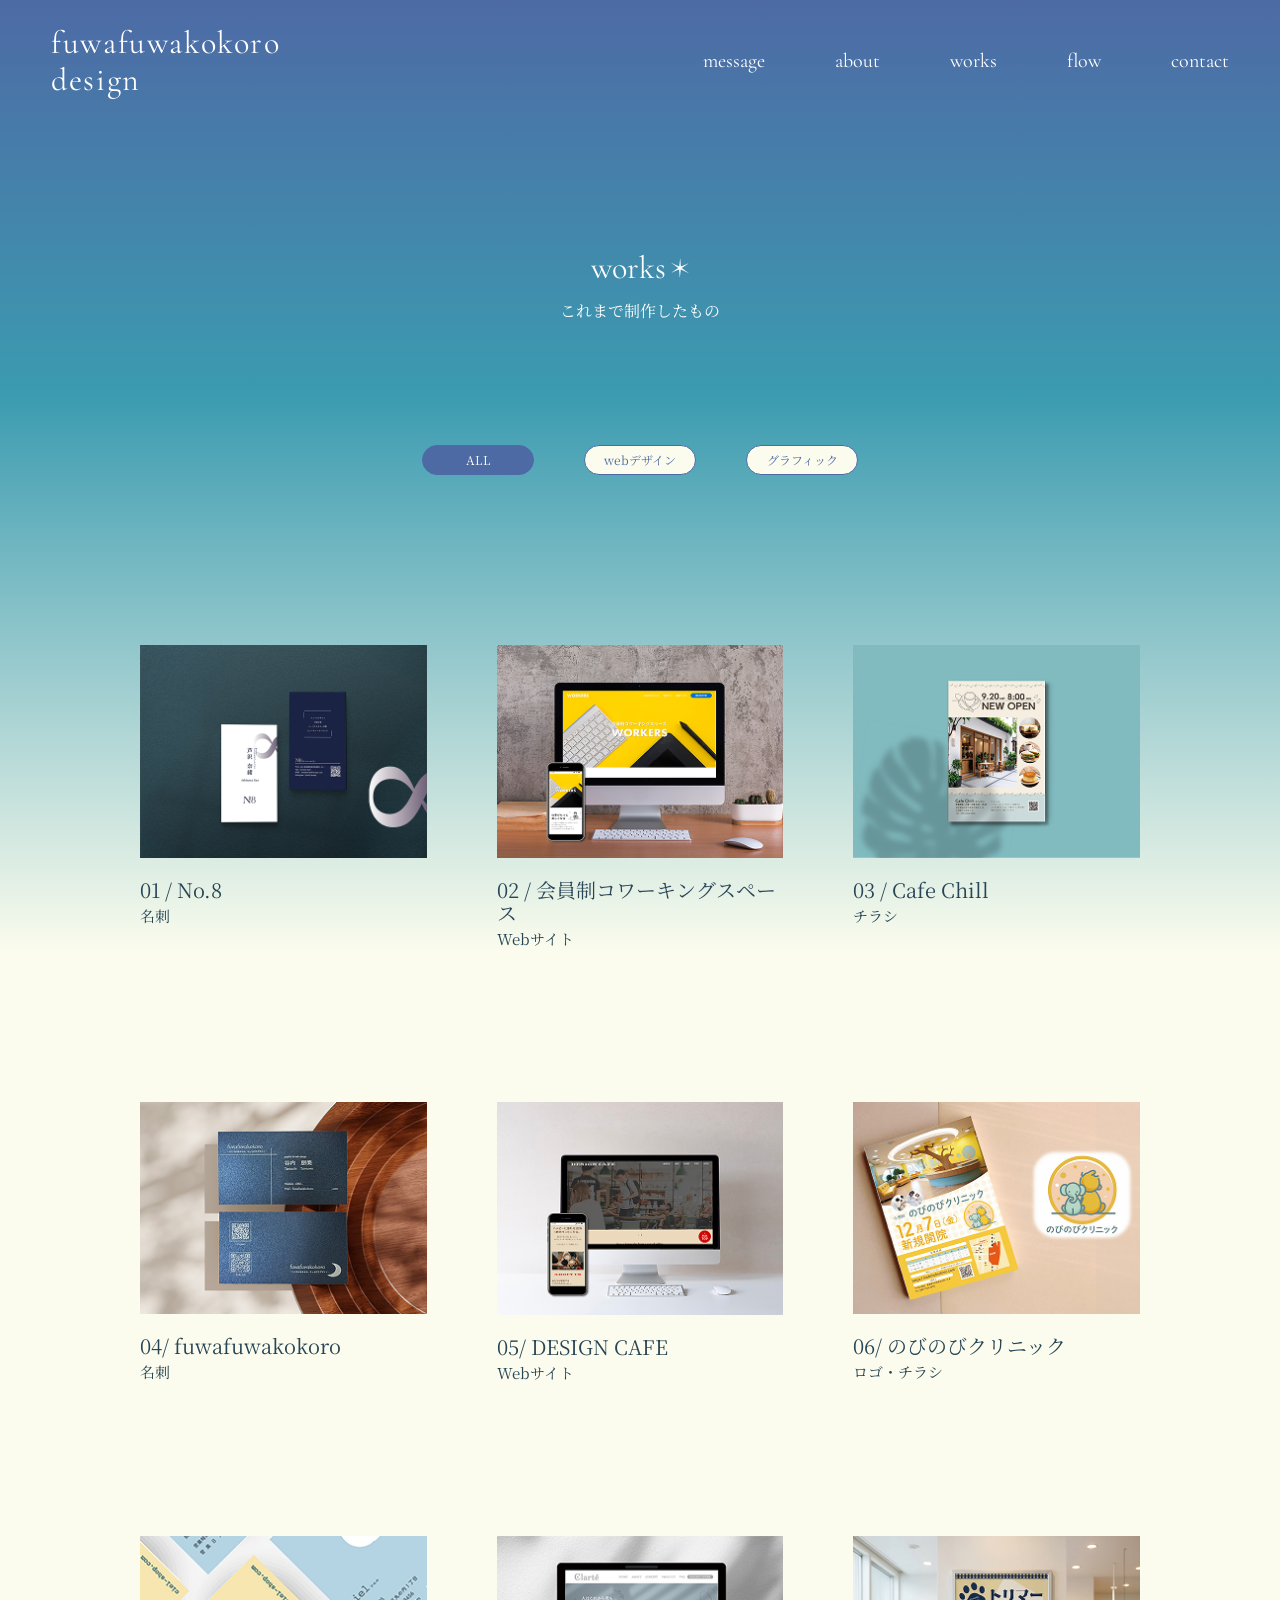
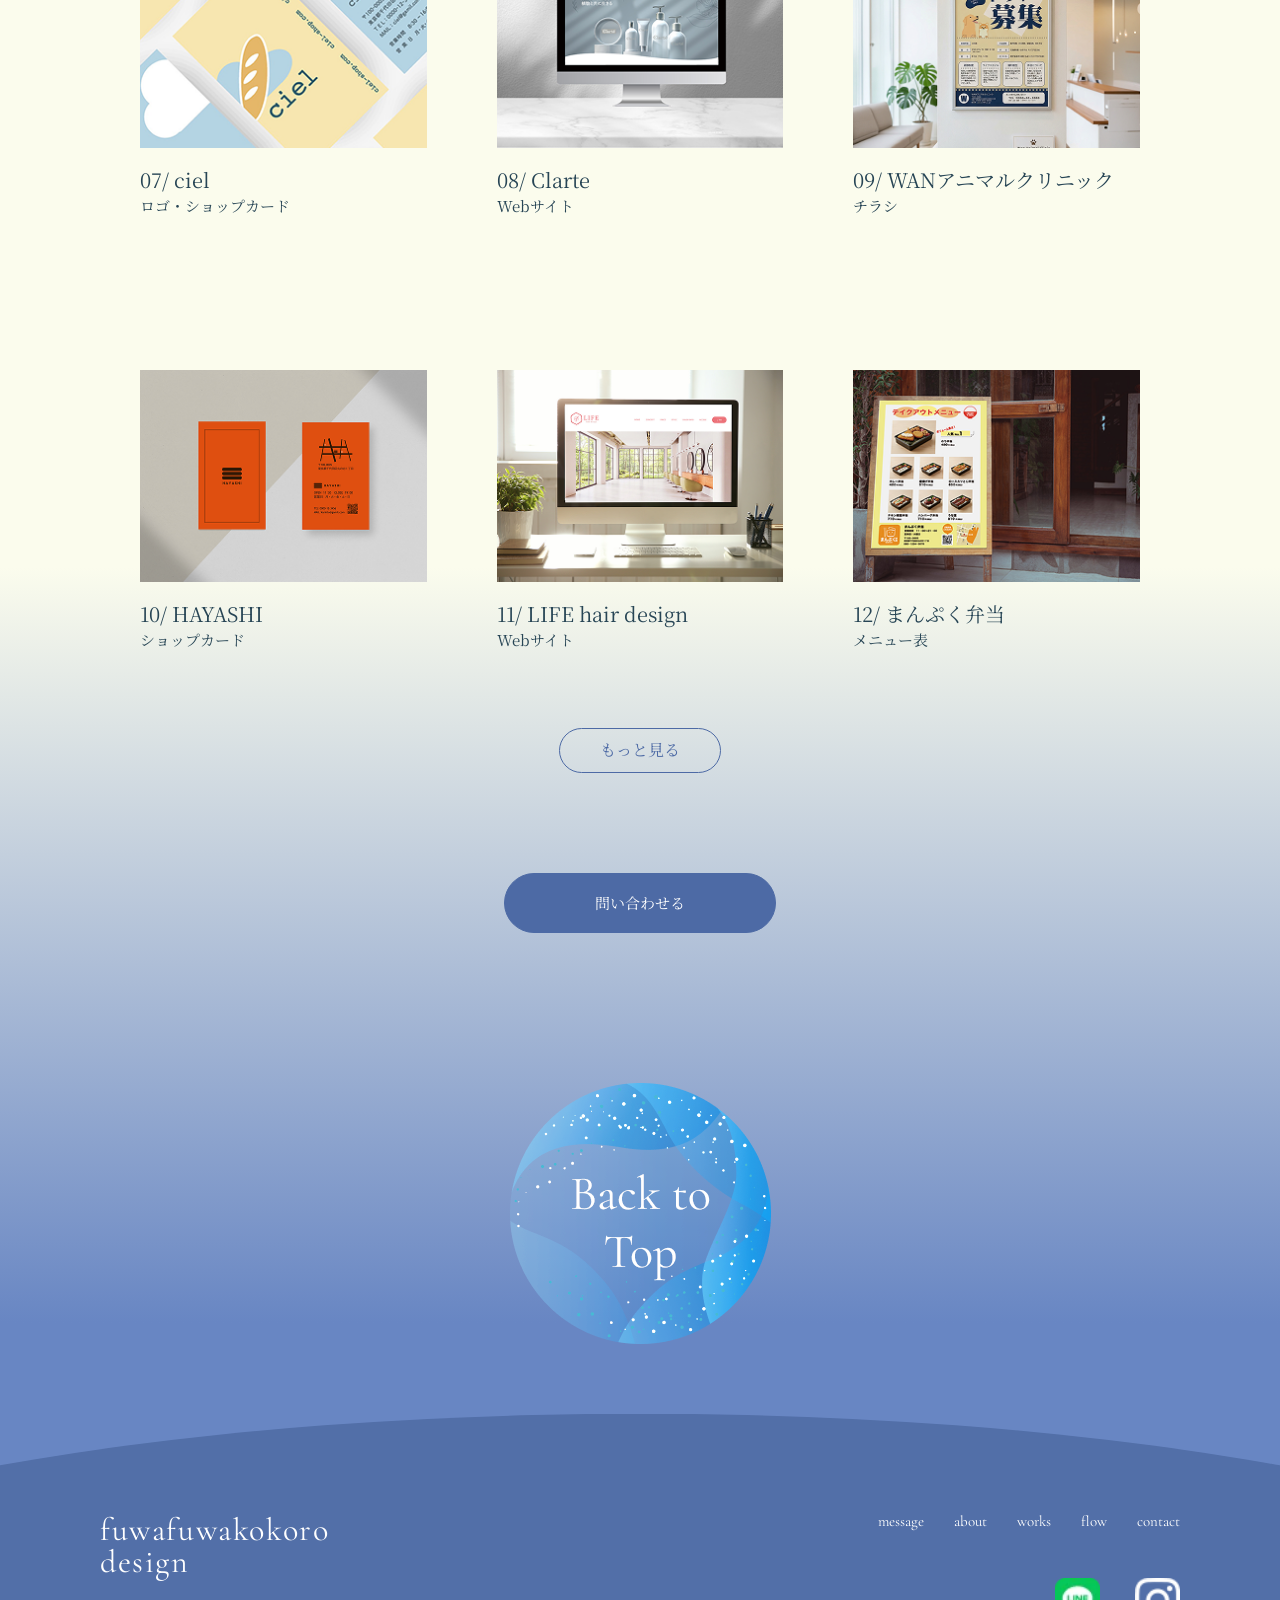
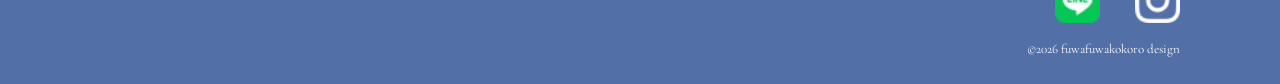
==== commit aac3aa8f: "Update all-work.html" ====
--- a/all-work.html
+++ b/all-work.html
@@ -13,8 +13,8 @@
         href="https://fonts.googleapis.com/css2?family=Cormorant+Garamond:ital,wght@0,300..700;1,300..700&family=Noto+Serif+JP:wght@200..900&display=swap"
         rel="stylesheet">
     <!-- cssの読み込み -->
-    <link rel="stylesheet" href="css/reset.css">
-    <link rel="stylesheet" href="css/style.css">
+    <link rel="stylesheet" href="CSS/reset.css">
+    <link rel="stylesheet" href="CSS/style.css">
     <link rel="icon" href="./images/favicon.ico">
 
 
--- a/CSS/style.css
+++ b/CSS/style.css
@@ -0,0 +1,1448 @@
+@charset "UTF-8";
+
+/* ==========================================
+   1. 基本設定（全ページ共通）
+========================================== */
+html,
+body {
+    overflow-x: hidden;
+    width: 100%;
+    font-family: "Noto Serif JP", serif;
+    color: #ffffff;
+    position: relative;
+    background-image: linear-gradient(
+        180deg,
+        rgba(77, 106, 165, 1),
+        rgba(99, 128, 185, 1) 20%,
+        rgba(59, 155, 176, 0.7) 30%,
+        rgba(99, 128, 185, 0.5) 40%,
+        rgba(251, 252, 237, 1) 55% 70%,
+        rgba(104, 134, 195, 0.7) 85%,
+        rgba(77, 106, 165, 1) 110%
+    );
+}
+#message,
+#about,
+#works {
+    scroll-margin-top: -300px;
+}
+#flow,
+#contact {
+    scroll-margin-top: 120px;
+    position: relative;
+    margin-top: 250px;
+}
+h2 {
+    font-size: 32px;
+    font-family: "Cormorant Garamond", serif;
+}
+
+/* ==========================================
+   2. 共通パーツ（ヘッダー / フッター / ボタン）
+========================================== */
+
+/* --- ヘッダー --- */
+#header {
+    display: flex;
+    justify-content: space-between;
+    align-items: center;
+    position: fixed;
+    top: 0;
+    width: 100%;
+    padding: 25px 4%;
+    box-sizing: border-box;
+    color: #ffffff;
+    font-family: "Cormorant Garamond", serif;
+    z-index: 9999;
+}
+
+.logo {
+    font-size: 32px;
+    letter-spacing: 0.05em;
+    width: 228px;
+}
+
+.header-nav {
+    margin-left: auto;
+}
+
+.header-nav ul {
+    display: flex;
+    gap: 70px;
+    font-size: 20px;
+}
+
+.header-nav.after-works a,
+.logo.after-works {
+    color: #4d6aa5;
+}
+
+.header-nav.back-white a,
+.logo.back-white p {
+    color: #fff;
+}
+
+.sp-menu,
+.hamburger {
+    display: none;
+}
+
+/* --- コンタクトボタン ＆ 共通ボタンデザイン --- */
+.contact-btn,
+.contact-btn2 {
+    display: flex;
+    margin: 100px auto 150px;
+    justify-content: center;
+    width: 100%;
+}
+
+/* 共通ボタン基本スタイル（aタグ / buttonタグ統一） */
+.contact-btn a,
+.contact-btn2 a,
+.c-form__submit button {
+    display: inline-flex;
+    justify-content: center;
+    align-items: center;
+    box-sizing: border-box;
+    width: 272px;
+    max-width: 100%;
+    height: 60px;
+    padding: 0 20px;
+    border-radius: 100px;
+    font-size: 15px;
+    font-family: "Noto Serif JP", serif;
+    color: #ffffff;
+    border: 1px solid #4d6aa5;
+    background-color: #4d6aa5;
+    text-decoration: none;
+    cursor: pointer;
+    line-height: 1;
+    transition: all 0.3s ease;
+    appearance: none;
+    -webkit-appearance: none;
+}
+
+.contact-btn a:hover,
+.contact-btn2 a:hover,
+.c-form__submit button:hover {
+    background-color: rgba(251, 252, 237, 1);
+    color: #4d6aa5;
+}
+
+/* LINEボタン内の画像調整 */
+.contact-btn a img,
+.contact-btn2 a img {
+    max-height: 100%;
+    width: auto;
+    object-fit: contain;
+}
+
+/* --- お問い合わせフォーム --- */
+.c-form {
+    margin: 0 auto;
+    max-width: 600px;
+}
+
+.c-form__item {
+    display: flex;
+    flex-wrap: wrap;
+    justify-content: space-evenly;
+    margin-bottom: 20px;
+}
+.c-form__label,
+.c-form__input {
+    padding: 10px;
+}
+.c-form__label {
+    width: 90%;
+}
+.c-form__input {
+    width: 90%;
+    font-size: 15px;
+    border: solid 1px #4d6aa5;
+    background-color: rgba(251, 252, 237, 0.8);
+    border-radius: 10px;
+    color: #4d6aa5;
+    box-sizing: border-box;
+}
+
+.c-form__input:focus-visible {
+    outline: #4d6aa5 auto 1px;
+}
+.c-form__required {
+    color: #fff;
+    border-radius: 4px;
+    padding: 5px 5px;
+    margin: 0 0 0 5px;
+}
+.c-form__input::placeholder {
+    color: rgba(77, 106, 165, 0.55);
+}
+
+textarea.c-form__input {
+    height: 160px;
+    background-color: rgba(251, 252, 237, 0.8);
+}
+
+.c-form__submit {
+    text-align: center;
+    margin-top: 80px;
+}
+
+.c-form__submit button {
+    margin-top: 0; /* 親要素側でmargin制御 */
+}
+
+.to-top {
+    width: 100%;
+    text-align: center;
+    margin-bottom: 70px;
+}
+
+.to-top img {
+    filter: brightness(120%);
+}
+
+/* --- フッター --- */
+.footer {
+    position: relative;
+    height: 270px;
+    background: #526fa8;
+    color: #fff;
+    clip-path: ellipse(85% 100% at 50% 100%);
+}
+
+.footer_inner {
+    position: relative;
+    z-index: 1;
+    width: min(1080px, calc(100% - 80px));
+    height: 100%;
+    margin: 0 auto;
+    padding: 100px 0 30px;
+    display: flex;
+    flex-direction: column;
+}
+
+.footer_logo {
+    font-family: "Cormorant Garamond", serif;
+    font-size: 32px;
+    line-height: 1;
+    letter-spacing: 0.05em;
+    color: #fff;
+}
+
+.footer_nav {
+    position: absolute;
+    top: 100px;
+    right: 0;
+    font-family: "Cormorant Garamond", serif;
+    display: flex;
+    align-items: center;
+    gap: 30px;
+}
+
+.footer_nav a {
+    text-decoration: none;
+    font-family: "Cormorant Garamond", serif;
+    font-size: 15px;
+    line-height: 1;
+}
+
+.footer_bottom {
+    margin-top: auto;
+    display: flex;
+    flex-direction: column;
+    align-items: flex-end;
+    gap: 20px;
+}
+
+.footer_sns {
+    display: flex;
+    align-items: center;
+    gap: 35px;
+}
+
+.footer_sns img {
+    display: block;
+    width: 45px;
+    height: 45px;
+    object-fit: contain;
+}
+
+.footer_bottom small {
+    font-family: "Cormorant Garamond", serif;
+    font-size: 13px;
+    line-height: 1;
+    white-space: nowrap;
+}
+.thanks {
+    background-image: linear-gradient(
+        180deg,
+        rgba(85, 113, 169, 0.8) 40%,
+        rgba(77, 106, 165, 0.8) 68%,
+        rgba(237, 238, 174, 1) 80%
+    );
+    background-repeat: no-repeat;
+    background-size: cover;
+    min-height: 100vh;
+    text-align: center;
+    padding-top: 30px;
+
+    color: #fff;
+}
+.btn-back {
+    text-decoration: none; /* 本来の下線を消す */
+    border-bottom: 1px solid #ffffff; /* 下線を自作する */
+    padding-bottom: 4px;
+}
+body.thanks {
+    position: relative;
+}
+
+.thanks-moon {
+    position: absolute;
+    right: 5%; /* ← もっと右へ */
+    bottom: 20%; /* ← もっと下へ */
+    width: 30vw; /* ← サイズはそのまま */
+    pointer-events: none;
+}
+.thanks h1 {
+    font-size: 32px; /* ← 好きなサイズに変更 */
+    font-weight: 600;
+    margin: 50px 0 20px;
+}
+.thanks p {
+    margin-bottom: 50px;
+    line-height: 2;
+}
+
+/* ==========================================
+   3. index.html 専用スタイル (PC表示時)
+========================================== */
+
+#hero {
+    width: 100%;
+    height: 100vh;
+    min-height: 600px;
+}
+
+.main-visual {
+    position: relative;
+    width: 100%;
+    height: 100vh;
+    overflow: hidden;
+}
+
+.fv-moon {
+    position: absolute;
+    width: 30vw;
+    height: auto;
+    top: 60%;
+    left: 55%;
+    z-index: 5;
+    transform: translate(-50%, -50%);
+    opacity: 0;
+    filter: blur(22px);
+    animation: moonFadeIn 1.8s ease-out forwards;
+    animation-delay: 0.4s;
+}
+
+@keyframes moonFadeIn {
+    0% {
+        opacity: 0;
+        filter: blur(25px);
+        transform: translate(-50%, -50%) scale(1.05);
+    }
+    100% {
+        opacity: 1;
+        filter: blur(0);
+        transform: translate(-50%, -50%) scale(1);
+    }
+}
+
+.catch-wrap {
+    position: absolute;
+    top: 42%;
+    left: 30%;
+    z-index: 4;
+    display: flex;
+    flex-direction: column;
+    gap: 12px;
+}
+
+.catch {
+    font-size: 32px;
+    line-height: 1.4;
+    color: #ffffff;
+    white-space: nowrap;
+    overflow: hidden;
+    width: 0;
+    margin: 0;
+}
+
+.line1 {
+    animation: typingLine1 1.2s forwards;
+    animation-delay: 0.3s;
+}
+
+.line2 {
+    animation: typingLine2 1.65s forwards;
+    animation-delay: 1s;
+}
+
+@keyframes typingLine1 {
+    from {
+        width: 0;
+    }
+    to {
+        width: 8em;
+    }
+}
+
+@keyframes typingLine2 {
+    from {
+        width: 0;
+    }
+    to {
+        width: 11em;
+    }
+}
+
+.fv-stars {
+    position: absolute;
+    top: 0;
+    left: 0;
+    width: 100%;
+    height: 100%;
+    overflow: hidden;
+    pointer-events: none;
+    z-index: 1;
+}
+
+.star {
+    position: absolute;
+    display: block;
+    background-color: #fff;
+    border-radius: 50%;
+    box-shadow: 0 0 4px 2px rgba(255, 255, 255, 0.2);
+    opacity: 0;
+    animation: twinkle 5s infinite;
+}
+
+@keyframes twinkle {
+    0% {
+        opacity: 0;
+    }
+    50% {
+        transform: scale(1.1);
+        opacity: 1;
+    }
+    100% {
+        opacity: 0;
+        transform: scale(1);
+    }
+}
+
+.fv-shooting-layer {
+    position: absolute;
+    top: 0;
+    left: 0;
+    width: 100%;
+    height: 100%;
+    pointer-events: none;
+    z-index: 2;
+}
+
+.shooting-star {
+    position: absolute;
+    width: 140px;
+    height: 3px;
+    background: linear-gradient(45deg, #ffffff, rgba(255, 255, 255, 0));
+    filter: drop-shadow(0 0 6px #ffffff);
+    border-radius: 50%;
+    animation: fall 1s linear forwards;
+}
+
+@keyframes fall {
+    0% {
+        transform: translate(0, 0) rotate(var(--rotate));
+        opacity: 1;
+    }
+    100% {
+        transform: translate(var(--moveX), var(--moveY)) rotate(var(--rotate));
+        opacity: 0;
+    }
+}
+
+.cloud-set {
+    position: relative;
+    width: 100%;
+    pointer-events: none;
+    transition: opacity 0.4s ease;
+}
+
+.cloud {
+    width: 100%;
+    height: auto;
+    display: block;
+}
+
+.cloud-space {
+    height: 500px;
+}
+
+.cloud1 {
+    opacity: 0.9;
+    mask-image: linear-gradient(to bottom, black 60%, transparent 100%);
+    -webkit-mask-image: linear-gradient(to bottom, black 60%, transparent 100%);
+}
+
+.cloud2,
+.cloud3 {
+    opacity: 0.9;
+    mask-image: linear-gradient(to bottom, black 60%, transparent 100%);
+    -webkit-mask-image: linear-gradient(to bottom, black 90%, transparent 100%);
+}
+
+.cloud-hidden {
+    opacity: 0;
+    pointer-events: none;
+    transition: opacity 0.4s ease;
+}
+.cloud-set1,
+.cloud-set2,
+.cloud-set3 {
+    position: absolute;
+    width: 100%;
+    left: 0;
+}
+
+.cloud-fixed {
+    position: fixed !important;
+    left: 0;
+    width: 100%;
+    pointer-events: none;
+}
+
+.moon2 {
+    position: absolute;
+    width: 14vw;
+    right: 10%;
+    top: -30px;
+    z-index: 5;
+}
+
+#message,
+#about,
+#works {
+    position: relative;
+    z-index: 10;
+    width: 100%;
+    min-height: 100vh;
+    box-sizing: border-box;
+}
+
+.text-wrap {
+    position: relative;
+    display: flex;
+    flex-direction: row-reverse;
+    justify-content: center;
+    gap: 98px;
+    align-items: flex-start;
+    width: 100%;
+    margin: 0 auto 150px;
+    min-height: 400px;
+    box-sizing: border-box;
+}
+
+.text-block {
+    font-size: 15px;
+    -webkit-writing-mode: vertical-rl;
+    writing-mode: vertical-rl;
+    line-height: 3.3;
+    letter-spacing: 0.125em;
+    flex-shrink: 0;
+}
+
+.message-star {
+    position: absolute;
+    top: -80px;
+    right: 5%;
+    width: 10vw;
+    pointer-events: none;
+}
+
+.title-wrap {
+    display: flex;
+    justify-content: center;
+    align-items: center;
+    gap: 5px;
+    width: 100%;
+    margin: 0 auto 25px;
+}
+
+.title-wrap img,
+.title-wrap-work img,
+.title-wrap-flow img {
+    width: 20px;
+    height: auto;
+}
+
+.sub-title {
+    font-size: 20px;
+    margin: 15px auto 100px;
+    text-align: center;
+}
+.title-wrap-work {
+    color: rgba(77, 106, 165, 0.8);
+    display: flex;
+    justify-content: center;
+    align-items: center;
+    gap: 5px;
+    width: 100%;
+    margin: 0 auto;
+}
+
+.title-wrap-flow {
+    color: rgba(77, 106, 165, 0.8);
+    display: flex;
+    justify-content: center;
+    align-items: center;
+    gap: 5px;
+    width: 100%;
+    margin: 0 auto;
+}
+
+.sub-title2 {
+    font-size: 20px;
+    margin: 15px auto 50px;
+    text-align: center;
+    color: rgba(77, 106, 165, 0.8);
+}
+
+.about-content {
+    max-width: 1000px;
+    margin: 90px auto 250px auto;
+    display: flex;
+    gap: 110px;
+    align-items: flex-start;
+    justify-content: center;
+}
+
+.about-text {
+    max-width: 520px;
+    width: 100%;
+    font-size: 15px;
+    line-height: 2;
+    letter-spacing: 0.05em;
+}
+
+.name-en {
+    font-size: 20px;
+    margin-bottom: 10px;
+    font-family: "Cormorant Garamond", serif;
+}
+
+.name-ja {
+    margin-bottom: 40px;
+    font-size: 15px;
+}
+
+#about .about-photo {
+    flex-shrink: 0;
+}
+
+.about-photo img {
+    display: block;
+    height: auto;
+}
+
+.photo-pc {
+    display: block !important;
+}
+.photo-sp {
+    display: none !important;
+}
+
+.works-grid {
+    max-width: 1000px;
+    margin: 0 auto;
+    display: grid;
+    grid-template-columns: repeat(auto-fit, minmax(300px, 1fr));
+    gap: 180px;
+    align-items: start;
+}
+
+.work-img {
+    margin-top: 70px;
+}
+
+.work-item {
+    padding: 40px 30px;
+    display: flex;
+    flex-direction: column;
+    align-items: center;
+    text-align: left;
+}
+.work-item-title {
+    color: rgba(77, 106, 165, 0.8);
+    margin: 30px;
+}
+
+.work-text,
+.work-text2 {
+    color: rgba(77, 106, 165, 0.8);
+}
+
+.work-text {
+    max-width: 260px;
+}
+
+.more {
+    display: flex;
+    justify-content: center;
+    align-items: center;
+    gap: 15px;
+    width: 100%;
+    margin: 60px auto 0;
+}
+
+.flow-wrap {
+    max-width: 1000px;
+    margin: 0 auto;
+    gap: 180px;
+}
+
+.flow-step {
+    display: flex;
+    align-items: center;
+    gap: 30px;
+    padding: 40px 30px;
+    border-radius: 20px;
+    width: 100%;
+    box-sizing: border-box;
+}
+
+.step-number {
+    width: 60px;
+    height: 60px;
+    border-radius: 50%;
+    background: rgba(251, 252, 237, 0.8);
+    color: rgba(77, 106, 165, 0.8);
+    font-size: 20px;
+    font-family: "Cormorant Garamond", serif;
+    display: flex;
+    justify-content: center;
+    align-items: center;
+    border: 1px solid rgba(77, 106, 165, 0.8);
+    flex-shrink: 0;
+}
+
+.step-title {
+    font-size: 20px;
+    font-family: "Noto Serif JP", serif;
+    color: rgba(77, 106, 165, 0.8);
+}
+
+.step-text {
+    font-size: 15px;
+    line-height: 1.8;
+    letter-spacing: 0.05em;
+    color: rgba(77, 106, 165, 0.8);
+    padding: 0 40px;
+    text-align: left;
+}
+
+/* ==========================================
+   4. all-work.html 専用スタイル
+========================================== */
+.all-work-page {
+    min-height: 100vh;
+    width: 100%;
+    background-image: linear-gradient(
+        0deg,
+        rgba(104, 134, 195, 1) 11%,
+        rgba(251, 252, 237, 1) 34% 71%,
+        rgba(59, 155, 176, 1) 88%,
+        rgba(77, 106, 165, 0.93) 100%
+    );
+    background-size: cover;
+}
+.title-wrap-works {
+    display: flex;
+    justify-content: center;
+    align-items: center;
+    gap: 5px;
+    width: 100%;
+    margin: 250px auto 5px;
+}
+
+.work-title-text {
+    color: #ffffff;
+}
+
+.work-sub-title2 {
+    color: #ffffff;
+    margin: 15px auto 45px;
+    text-align: center;
+}
+
+.works-filter {
+    display: flex;
+    justify-content: center;
+    gap: 50px;
+    margin-bottom: 170px;
+    margin-top: 125px;
+}
+
+.filter-btn {
+    width: 112px;
+    height: 30px;
+    padding: 0;
+    border-radius: 30px;
+    border: 1px solid rgba(77, 106, 165, 1);
+    font-size: 12px;
+    font-family: "Noto Serif JP", serif;
+    background: rgba(251, 252, 237, 1);
+    color: rgba(77, 106, 165, 1);
+    cursor: pointer;
+    transition: 0.3s ease;
+    display: flex;
+    justify-content: center;
+    align-items: center;
+}
+
+.filter-btn:hover {
+    background: rgba(77, 106, 165, 0.25);
+}
+
+.filter-btn.active {
+    background: rgba(77, 106, 165, 1);
+    color: rgba(251, 252, 237, 1);
+}
+
+.graphic-grid {
+    max-width: 1000px;
+    margin: 0 auto;
+    display: grid;
+    grid-template-columns: repeat(auto-fit, minmax(280px, 1fr));
+    column-gap: 70px;
+    row-gap: 155px;
+}
+
+.graphic-card {
+    text-align: left;
+    transition: 0.3s ease;
+}
+
+.graphic-card img {
+    width: 100%;
+    height: auto;
+    display: block;
+    margin-bottom: 20px;
+    transition: 0.3s ease;
+}
+
+.graphic-card:hover img {
+    filter: brightness(0.85);
+}
+
+.graphic-num,
+.graphic-title {
+    font-size: 20px;
+    color: rgba(39, 69, 85, 1);
+    font-family: "Noto Serif JP", serif;
+}
+
+.graphic-num {
+    margin-bottom: 6px;
+}
+
+.graphic-title {
+    font-size: 15px;
+}
+
+.more-btn-wrap {
+    text-align: center;
+    margin-top: 80px;
+    margin-bottom: 120px;
+}
+
+.more-btn {
+    display: inline-block;
+    padding: 12px 40px;
+    border-radius: 30px;
+    color: rgba(77, 106, 165, 1);
+    font-size: 16px;
+    font-family: "Noto Serif JP", serif;
+    border: 1px solid rgba(77, 106, 165, 1);
+    text-decoration: none;
+    transition: 0.3s ease;
+}
+
+.more-btn:hover {
+    background: rgba(77, 106, 165, 1);
+    color: rgba(251, 252, 237, 1);
+}
+
+.hidden-card {
+    display: none;
+    opacity: 0;
+    transition: opacity 0.6s ease;
+}
+
+.hidden-card.show {
+    display: block;
+    opacity: 1;
+}
+
+.modal {
+    display: none;
+    position: fixed;
+    inset: 0;
+    background: rgba(244, 247, 247, 0.75);
+    backdrop-filter: blur(8px);
+    z-index: 9999;
+    overflow-y: auto;
+}
+
+.modal-content {
+    width: 80vw;
+    max-width: 1200px;
+    margin: 0 auto;
+    text-align: center;
+    position: relative;
+}
+
+.modal-close {
+    position: absolute;
+    top: 10px;
+    right: 10px;
+    font-size: 40px;
+    color: #274555;
+    cursor: pointer;
+    z-index: 10000;
+}
+
+#modal-img {
+    width: 100%;
+    height: auto;
+    border-radius: 8px;
+    box-shadow: 0 6px 18px rgba(0, 0, 0, 0.25);
+}
+
+/* ==========================================
+   5. レスポンシブ統合（タブレット・スマホ対応）
+========================================== */
+
+/* --- 中画面（1100px以下） --- */
+@media screen and (max-width: 1100px) {
+    html,
+    body {
+        overflow-x: hidden;
+        width: 100%;
+        font-family: "Noto Serif JP", serif;
+        color: #ffffff;
+        position: relative;
+        background-image: linear-gradient(
+            180deg,
+            rgba(77, 106, 165, 1),
+            rgba(99, 128, 185, 1) 10%,
+            rgba(59, 155, 176, 0.7) 30%,
+            rgba(99, 128, 185, 0.5) 40%,
+            rgba(251, 252, 237, 1) 53% 70%,
+            rgba(104, 134, 195, 0.7) 90%,
+            rgba(77, 106, 165, 1) 110%
+        );
+    }
+    .header-nav {
+        display: none;
+    }
+
+    .logo {
+        width: 244px;
+    }
+
+    .hamburger {
+        display: block;
+        height: 25px;
+        width: 25px;
+        position: absolute;
+        top: 30px;
+        right: 7%;
+        cursor: pointer;
+        z-index: 99999;
+    }
+
+    .hamburger::before,
+    .hamburger::after {
+        content: "";
+        width: 25px;
+        height: 2px;
+        background: #fff;
+        position: absolute;
+        left: 0px;
+        transition: 0.3s;
+    }
+
+    .hamburger::before {
+        top: 35px;
+    }
+    .hamburger::after {
+        bottom: 2px;
+    }
+
+    .hamburger.after-works::before,
+    .hamburger.after-works::after {
+        background: #4d6aa5;
+    }
+
+    .hamburger.back-white::before,
+    .hamburger.back-white::after {
+        background: #ffffff;
+    }
+
+    .open::before {
+        top: 26px;
+        transform: rotate(45deg);
+    }
+
+    .open::after {
+        top: 26px;
+        transform: rotate(135deg);
+    }
+
+    .sp-menu {
+        display: none;
+        position: absolute;
+        top: -30px;
+        left: 0;
+        width: 100%;
+        height: 100vh;
+        background-image: linear-gradient(
+            180deg,
+            rgba(85, 113, 169, 0.8) 40%,
+            rgba(77, 106, 165, 0.8) 68%,
+            rgba(237, 238, 174, 1) 90%
+        );
+    }
+
+    .sp-menu.active {
+        display: block;
+    }
+
+    .sp-menu ul {
+        height: 100%;
+        display: flex;
+        flex-direction: column;
+        justify-content: center;
+        gap: 48px;
+    }
+
+    .sp-menu a {
+        display: block;
+        text-align: center;
+        color: #fff;
+        font-size: 20px;
+    }
+    #message,
+    #about,
+    #works {
+        scroll-margin-top: -200px;
+    }
+    .graphic-grid {
+        padding: 50px;
+    }
+
+    .fv-moon {
+        width: 38vw;
+        top: 60%;
+        left: 55%;
+    }
+
+    .catch-wrap {
+        top: 42%;
+        left: 15%;
+    }
+    .catch {
+        font-size: 32px;
+        line-height: 1.5;
+        top: 50%;
+        width: 0;
+    }
+    .cloud-space {
+        height: 350px;
+    }
+    #about .about-content {
+        flex-direction: column;
+        align-items: center;
+        width: 100%;
+        gap: 40px;
+    }
+
+    .about-photo {
+        width: 65%;
+        margin: 0;
+        padding: 0;
+    }
+
+    .photo-pc {
+        display: none !important;
+    }
+
+    .photo-sp {
+        display: block !important;
+        width: 100%;
+        height: auto;
+        margin: 0;
+        padding: 0;
+    }
+
+    .about-text br {
+        display: none;
+    }
+
+    .sub-title {
+        font-size: 14px;
+    }
+
+    .job-title {
+        font-size: 14px;
+    }
+    .name-ja {
+        font-size: 14px;
+    }
+
+    .about-text {
+        width: 90%;
+        margin: 0 auto;
+        line-height: 1.9;
+        text-align: left;
+    }
+
+    .profile-block {
+        margin-bottom: 1.8em;
+        font-size: 14px;
+    }
+}
+
+/* --- スマホサイズ（768px以下） --- */
+@media screen and (max-width: 768px) {
+    html,
+    body {
+        overflow-x: hidden;
+        width: 100%;
+        font-family: "Noto Serif JP", serif;
+        color: #ffffff;
+        position: relative;
+        background-image: linear-gradient(
+            180deg,
+            rgba(77, 106, 165, 1),
+            rgba(99, 128, 185, 1) 8%,
+            rgba(59, 155, 176, 0.7) 20%,
+            rgba(99, 128, 185, 0.5) 30%,
+            rgba(251, 252, 237, 1) 45% 75%,
+            rgba(104, 134, 195, 0.7) 85%,
+            rgba(77, 106, 165, 1) 110%
+        );
+    }
+    #message,
+    #about,
+    #works {
+        scroll-margin-top: 0px;
+    }
+
+    .fv-moon {
+        width: 50vw;
+        min-width: 200px;
+        top: 65%;
+        left: 60%;
+    }
+
+    .catch-wrap {
+        top: 55%;
+        left: 15%;
+    }
+
+    .catch {
+        font-size: 18px;
+        line-height: 1.5;
+        top: auto;
+        width: auto;
+    }
+
+    #message {
+        min-height: auto;
+        padding-bottom: 0;
+        overflow: hidden;
+    }
+
+    .text-wrap {
+        position: relative;
+        display: flex;
+        flex-direction: column;
+        align-items: flex-start;
+        width: 80%;
+        margin: 150px auto;
+        gap: 30px;
+    }
+
+    .text-block {
+        font-size: 14px;
+        -webkit-writing-mode: horizontal-tb;
+        writing-mode: horizontal-tb;
+        line-height: 2;
+        letter-spacing: 0.15em;
+        text-align: left;
+    }
+
+    .message-star {
+        position: absolute;
+        top: -100px;
+        right: 10px;
+        width: 15%;
+        height: auto;
+        pointer-events: none;
+    }
+    .title-wrap {
+        margin-top: 0;
+    }
+
+    .title-wrap-flow {
+        margin-top: 150px;
+    }
+
+    .cloud-set {
+        transition:
+            transform 1.2s cubic-bezier(0.25, 1, 0.5, 1),
+            opacity 0.8s ease;
+    }
+
+    .cloud-set2 {
+        top: 20px;
+        height: 120px;
+    }
+
+    .cloud-set3 {
+        top: 60px;
+    }
+
+    .cloud {
+        width: 120%;
+        left: -10%;
+    }
+
+    .moon2 {
+        position: absolute;
+        width: 22vw;
+        right: 8%;
+    }
+    .cloud-space {
+        height: 200px;
+    }
+
+    .about-text br {
+        display: none;
+    }
+
+    #about .about-content {
+        flex-direction: column;
+        align-items: flex-start;
+        width: 100%;
+        gap: 40px;
+        margin: 90px 0;
+    }
+
+    #about .about-text {
+        width: 90%;
+        max-width: none;
+        margin: 0 auto;
+        text-align: left;
+        line-height: 2;
+        font-size: 14px;
+    }
+
+    .about-photo {
+        width: 100%;
+        margin: 0;
+        padding: 0;
+    }
+    .job-title,
+    .name-ja {
+        font-size: 14px;
+    }
+
+    .photo-pc {
+        display: none !important;
+    }
+    .photo-sp {
+        display: block !important;
+        width: 95%;
+        margin-left: 0;
+    }
+
+    .work-text,
+    .work-text2 {
+        font-size: 14px;
+    }
+    .step-text {
+        font-size: 14px;
+    }
+
+    /* --- スマホ時のボタン調整（全ボタン同一サイズ・余白に調整） --- */
+    .contact-btn,
+    .contact-btn2 {
+        flex-direction: column;
+        gap: 30px;
+        margin: 80px auto 140px;
+        align-items: center;
+    }
+
+    /* スマホ時の全ボタン幅・高さ共通化 */
+    .contact-btn a,
+    .contact-btn2 a,
+    .c-form__submit button {
+        width: 85%;
+        max-width: 280px;
+        height: 54px;
+        font-size: 14px;
+    }
+
+    .c-form {
+        margin-top: 100px;
+        display: block;
+        width: 100%;
+        padding: 10px;
+        box-sizing: border-box;
+    }
+    .c-form__item {
+        display: block;
+        width: 100%;
+        margin-bottom: 25px;
+    }
+    .c-form__label {
+        width: 100%;
+        margin-bottom: 10px;
+        font-size: 14px;
+        margin-bottom: 20px;
+    }
+    .c-form__input {
+        width: 100%;
+    }
+    .c-form__item input,
+    .c-form__item textarea {
+        width: 100%;
+        box-sizing: border-box;
+    }
+
+    .c-form__submit {
+        display: block;
+        text-align: center;
+        margin-top: 50px;
+    }
+
+    .to-top img {
+        width: 140px;
+    }
+
+    .footer {
+        clip-path: ellipse(100% 100% at 50% 100%);
+    }
+
+    .footer_inner {
+        width: 100%;
+        max-width: 100%;
+        padding: 40px 16px;
+        display: flex;
+        flex-direction: column;
+    }
+
+    .footer_logo {
+        font-size: 20px;
+        margin-top: 100px;
+    }
+
+    .footer_nav {
+        display: none;
+    }
+
+    .footer_sns img {
+        width: 35px;
+        height: 35px;
+        object-fit: contain;
+    }
+
+    .works-btn.all,
+    .filter-btn.all {
+        width: 55px;
+    }
+
+    .works-filter {
+        gap: 5px;
+    }
+    .work-item-title {
+        font-size: 20px;
+    }
+
+    .graphic-grid {
+        display: grid;
+        grid-template-columns: 1fr;
+        justify-items: center;
+        width: 100%;
+        max-width: 100%;
+        padding: 0 50px;
+        box-sizing: border-box;
+        row-gap: 75px;
+    }
+
+    .graphic-card {
+        width: 100%;
+        max-width: 320px;
+        margin: 0 auto;
+        text-align: left;
+    }
+
+    .graphic-card img {
+        width: 100%;
+        height: auto;
+        margin-bottom: 15px;
+    }
+
+    .more-btn-wrap {
+        margin-top: 150px;
+    }
+
+    .graphic-num {
+        font-size: 18px;
+    }
+    .graphic-title {
+        font-size: 14px;
+    }
+    /* thanksページ */
+    .btn-back {
+        border-bottom: 1px solid #ffffff;
+        padding-bottom: 6px;
+        font-size: 14px;
+    }
+
+    .thanks h1 {
+        font-size: 26px;
+        margin: 40px 0 15px;
+        line-height: 1.4;
+    }
+
+    .thanks p {
+        font-size: 15px;
+        line-height: 1.8;
+        margin-bottom: 40px;
+        padding: 0 20px;
+        text-align: center;
+    }
+    .thanks-moon {
+        position: absolute;
+        width: 45vw;
+        right: 2%;
+        bottom: 5%;
+        pointer-events: none;
+    }
+}
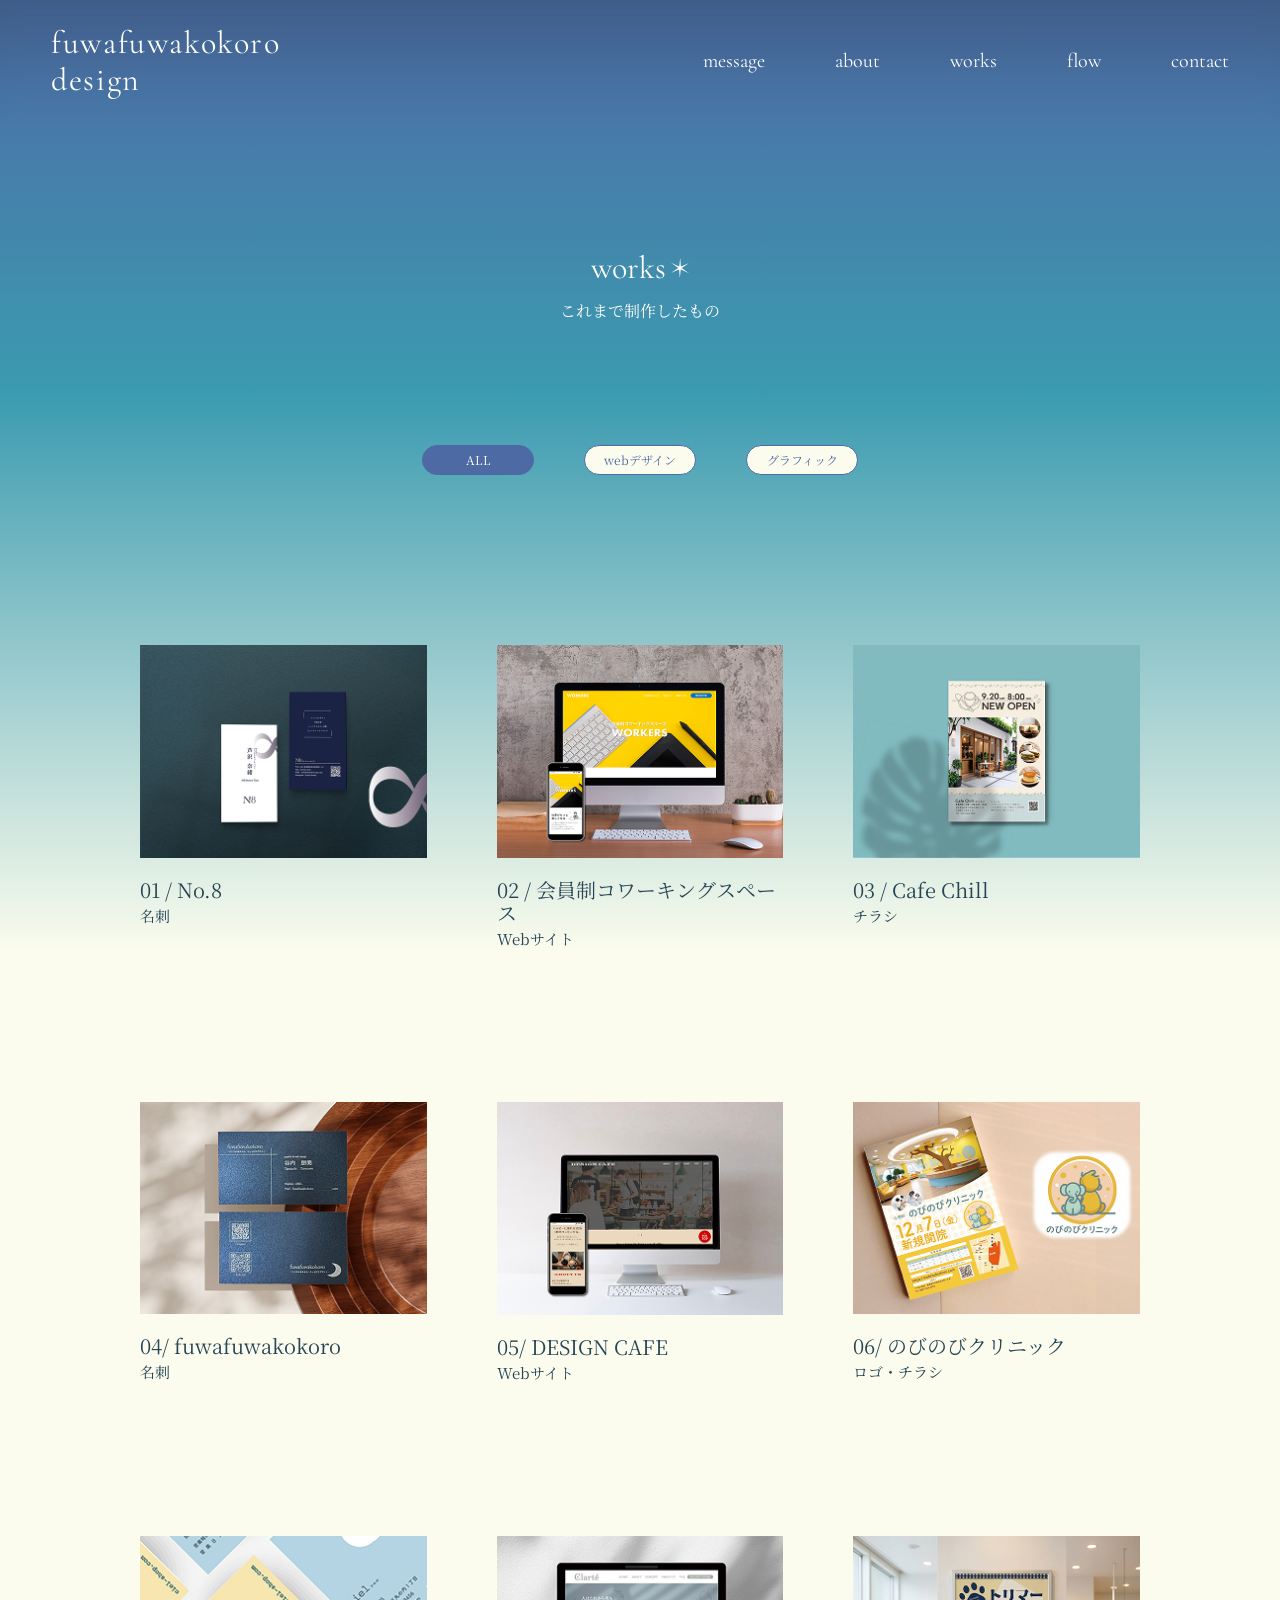
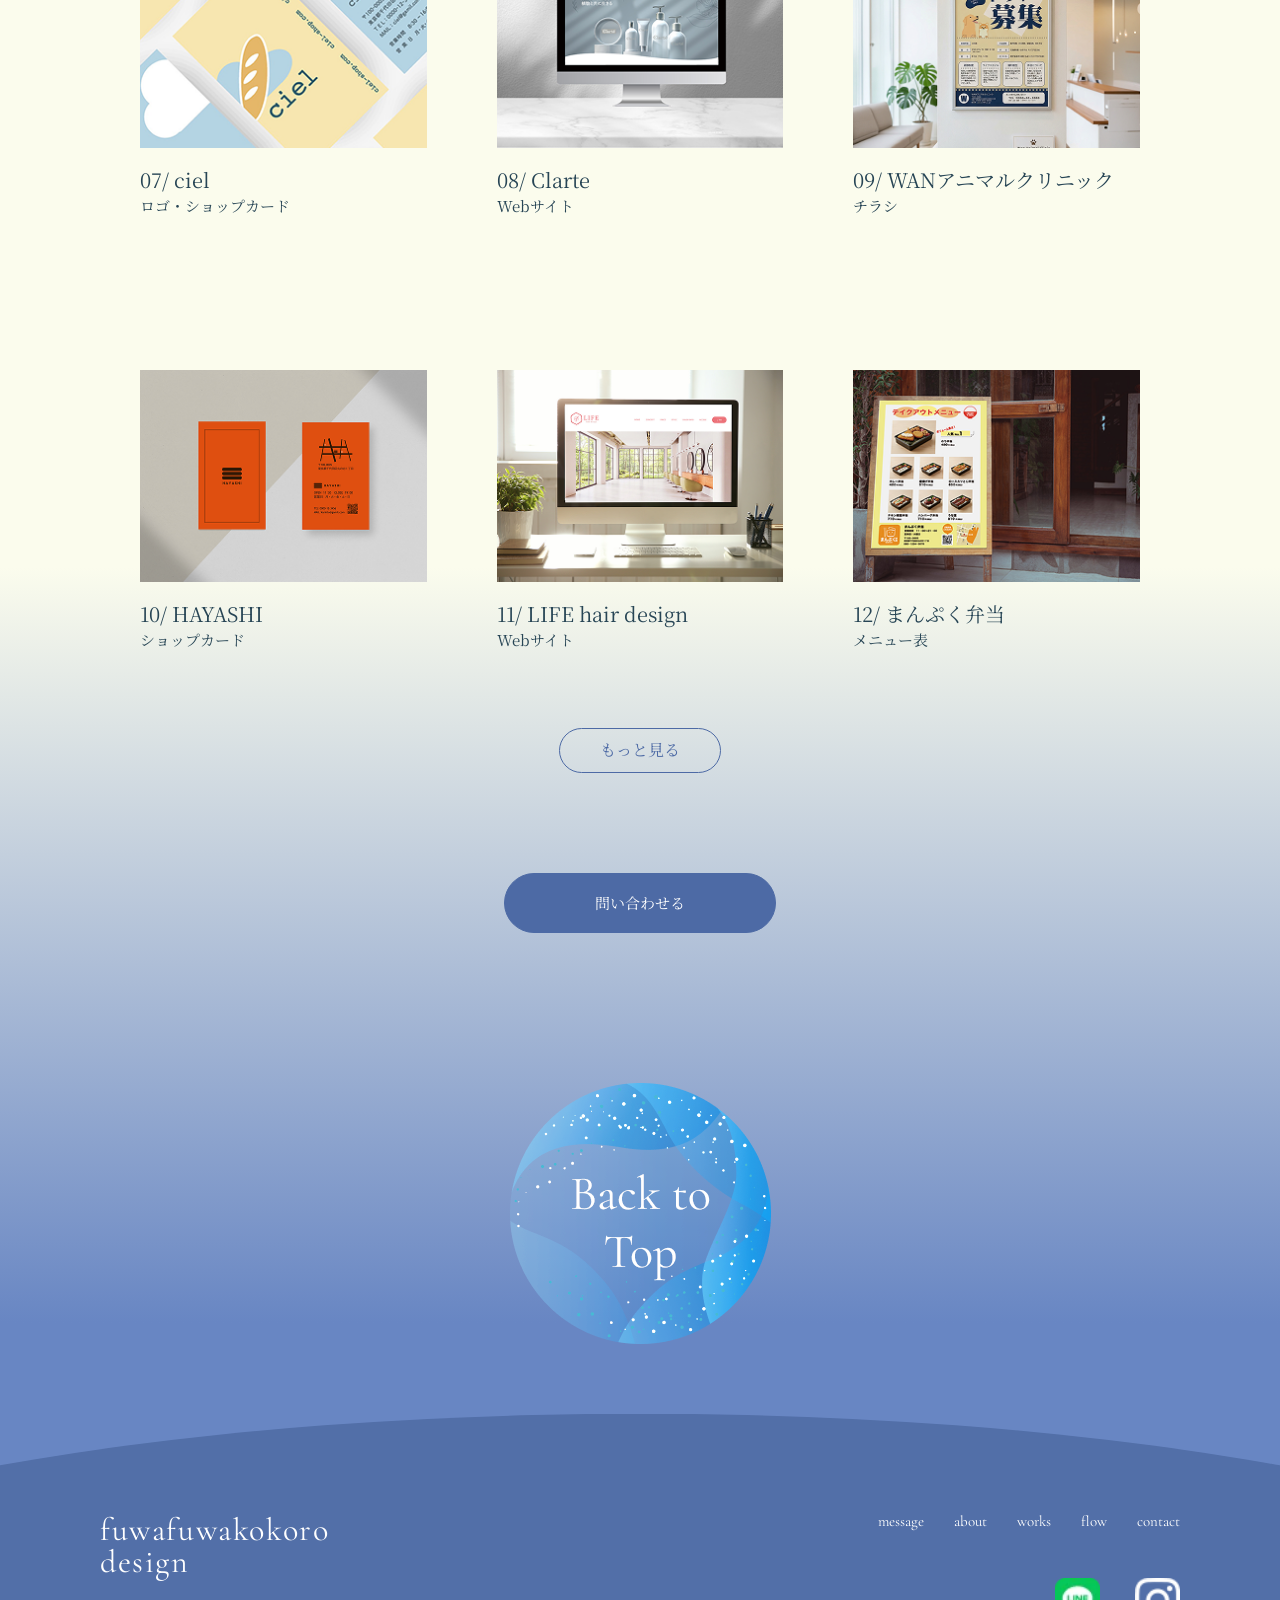
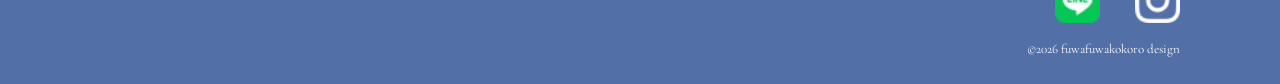
==== commit 62bb652c: "Update all-work.html" ====
--- a/all-work.html
+++ b/all-work.html
@@ -39,7 +39,7 @@
             <ul>
                 <li><a href="index.html#message">message</a></li>
                 <li><a href="index.html#about">about</a></li>
-                <li><a href="index.html#works">works</a></li>
+                <li><a href="all-work.html?filter=all">works</a></li>
                 <li><a href="index.html#flow">flow</a></li>
                 <li><a href="index.html#contact">contact</a></li>
             </ul>
@@ -51,7 +51,7 @@
             <ul>
                 <li><a href="index.html#message">message</a></li>
                 <li><a href="index.html#about">about</a></li>
-                <li><a href="index.html#works">works</a></li>
+                <li><a href="all-work.html?filter=all">works</a></li>
                 <li><a href="index.html#flow">flow</a></li>
                 <li><a href="index.html#contact">contact</a></li>
             </ul>
@@ -274,7 +274,7 @@
             <nav class="footer_nav">
                 <a href="index.html#message">message</a>
                 <a href="index.html#about">about</a>
-                <a href="index.html#works">works</a>
+                <a href="all-work.html?filter=all">works</a>
                 <a href="index.html#flow">flow</a>
                 <a href="index.html#contact">contact</a>
             </nav>
@@ -295,7 +295,7 @@
     </footer>
     <!-- ================================
         ★ モーダル（作品クリックで表示）
-        ※ src="" は「JSで後から入れるため」
+        ※ src="" は「JSで後から入れるための受け皿」
     =================================== -->
     <div id="modal" class="modal">
         <div class="modal-content">
--- a/CSS/style.css
+++ b/CSS/style.css
@@ -99,7 +99,7 @@
 /* 共通ボタン基本スタイル（aタグ / buttonタグ統一） */
 .contact-btn a,
 .contact-btn2 a,
-.c-form__submit button {
+.c-form_submit button {
     display: inline-flex;
     justify-content: center;
     align-items: center;
@@ -124,7 +124,7 @@
 
 .contact-btn a:hover,
 .contact-btn2 a:hover,
-.c-form__submit button:hover {
+.c-form_submit button:hover {
     background-color: rgba(251, 252, 237, 1);
     color: #4d6aa5;
 }
@@ -136,6 +136,10 @@
     width: auto;
     object-fit: contain;
 }
+.line-link {
+    text-decoration: underline;
+    color: #fff; /* 今の淡い世界観に合う白文字 */
+}
 
 /* --- お問い合わせフォーム --- */
 .c-form {
@@ -143,54 +147,60 @@
     max-width: 600px;
 }
 
-.c-form__item {
+.c-form_item {
     display: flex;
     flex-wrap: wrap;
     justify-content: space-evenly;
     margin-bottom: 20px;
 }
-.c-form__label,
-.c-form__input {
+.c-form_label,
+.c-form_input {
     padding: 10px;
 }
-.c-form__label {
+.c-form_label {
     width: 90%;
 }
-.c-form__input {
+.c-form_input {
     width: 90%;
     font-size: 15px;
     border: solid 1px #4d6aa5;
     background-color: rgba(251, 252, 237, 0.8);
-    border-radius: 10px;
+    border-radius: 20px;
     color: #4d6aa5;
     box-sizing: border-box;
 }
 
-.c-form__input:focus-visible {
+.c-form_input:focus-visible {
     outline: #4d6aa5 auto 1px;
 }
-.c-form__required {
+.c-form_required {
     color: #fff;
     border-radius: 4px;
     padding: 5px 5px;
     margin: 0 0 0 5px;
 }
-.c-form__input::placeholder {
+.c-form_input::placeholder {
     color: rgba(77, 106, 165, 0.55);
 }
 
-textarea.c-form__input {
+textarea.c-form_input {
     height: 160px;
     background-color: rgba(251, 252, 237, 0.8);
 }
 
-.c-form__submit {
+.c-form_submit {
     text-align: center;
     margin-top: 80px;
 }
 
-.c-form__submit button {
+.c-form_submit button {
     margin-top: 0; /* 親要素側でmargin制御 */
+}
+.c-form_notice {
+    font-size: 14px;
+    color: #ffffff;
+    margin-top: 10px;
+    text-align: center;
 }
 
 .to-top {
@@ -308,11 +318,11 @@
 }
 .thanks h1 {
     font-size: 32px; /* ← 好きなサイズに変更 */
-    font-weight: 600;
+
     margin: 50px 0 20px;
 }
 .thanks p {
-    margin-bottom: 50px;
+    margin: 50px 20px;
     line-height: 2;
 }
 
@@ -767,6 +777,28 @@
         rgba(77, 106, 165, 0.93) 100%
     );
     background-size: cover;
+}
+/* --- ヘッダー --- */
+.all-work-page #header {
+    display: flex;
+    justify-content: space-between;
+    align-items: center;
+    position: fixed;
+    top: 0;
+    width: 100%;
+    padding: 25px 4%;
+    box-sizing: border-box;
+    color: #ffffff;
+    font-family: "Cormorant Garamond", serif;
+    z-index: 9999;
+    background: linear-gradient(
+        180deg,
+        rgba(39, 69, 85, 0.35) 0%,
+        rgba(39, 69, 85, 0.1) 60%,
+        rgba(0, 0, 0, 0) 100%
+    );
+
+    backdrop-filter: blur(8px); /* すりガラス効果 */
 }
 .title-wrap-works {
     display: flex;
@@ -1209,7 +1241,7 @@
     }
 
     .title-wrap-flow {
-        margin-top: 150px;
+        margin-top: 100px;
     }
 
     .cloud-set {
@@ -1228,8 +1260,7 @@
     }
 
     .cloud {
-        width: 120%;
-        left: -10%;
+        width: 100%;
     }
 
     .moon2 {
@@ -1280,13 +1311,21 @@
         width: 95%;
         margin-left: 0;
     }
-
+    .works-grid {
+        gap: 100px;
+    }
     .work-text,
     .work-text2 {
         font-size: 14px;
     }
     .step-text {
         font-size: 14px;
+    }
+    .sub-title {
+        margin: 15px 20px 100px;
+    }
+    #flow {
+        margin-top: 150px;
     }
 
     /* --- スマホ時のボタン調整（全ボタン同一サイズ・余白に調整） --- */
@@ -1301,7 +1340,7 @@
     /* スマホ時の全ボタン幅・高さ共通化 */
     .contact-btn a,
     .contact-btn2 a,
-    .c-form__submit button {
+    .c-form_submit button {
         width: 85%;
         max-width: 280px;
         height: 54px;
@@ -1312,30 +1351,30 @@
         margin-top: 100px;
         display: block;
         width: 100%;
-        padding: 10px;
+        padding: 30px;
         box-sizing: border-box;
     }
-    .c-form__item {
-        display: block;
-        width: 100%;
-        margin-bottom: 25px;
-    }
-    .c-form__label {
-        width: 100%;
-        margin-bottom: 10px;
+    .c-form_item {
+        display: flex;
+        flex-direction: column;
+        width: 100%;
+        margin-bottom: 30px;
+    }
+    .c-form_label {
+        width: 100%;
+
         font-size: 14px;
-        margin-bottom: 20px;
-    }
-    .c-form__input {
-        width: 100%;
-    }
-    .c-form__item input,
-    .c-form__item textarea {
+    }
+    .c-form_input {
+        width: 100%;
+    }
+    .c-form_item input,
+    .c-form_item textarea {
         width: 100%;
         box-sizing: border-box;
     }
 
-    .c-form__submit {
+    .c-form_submit {
         display: block;
         text-align: center;
         margin-top: 50px;
@@ -1436,13 +1475,13 @@
         line-height: 1.8;
         margin-bottom: 40px;
         padding: 0 20px;
-        text-align: center;
+        text-align: start;
     }
     .thanks-moon {
         position: absolute;
         width: 45vw;
         right: 2%;
-        bottom: 5%;
+        bottom: 15%;
         pointer-events: none;
     }
 }
